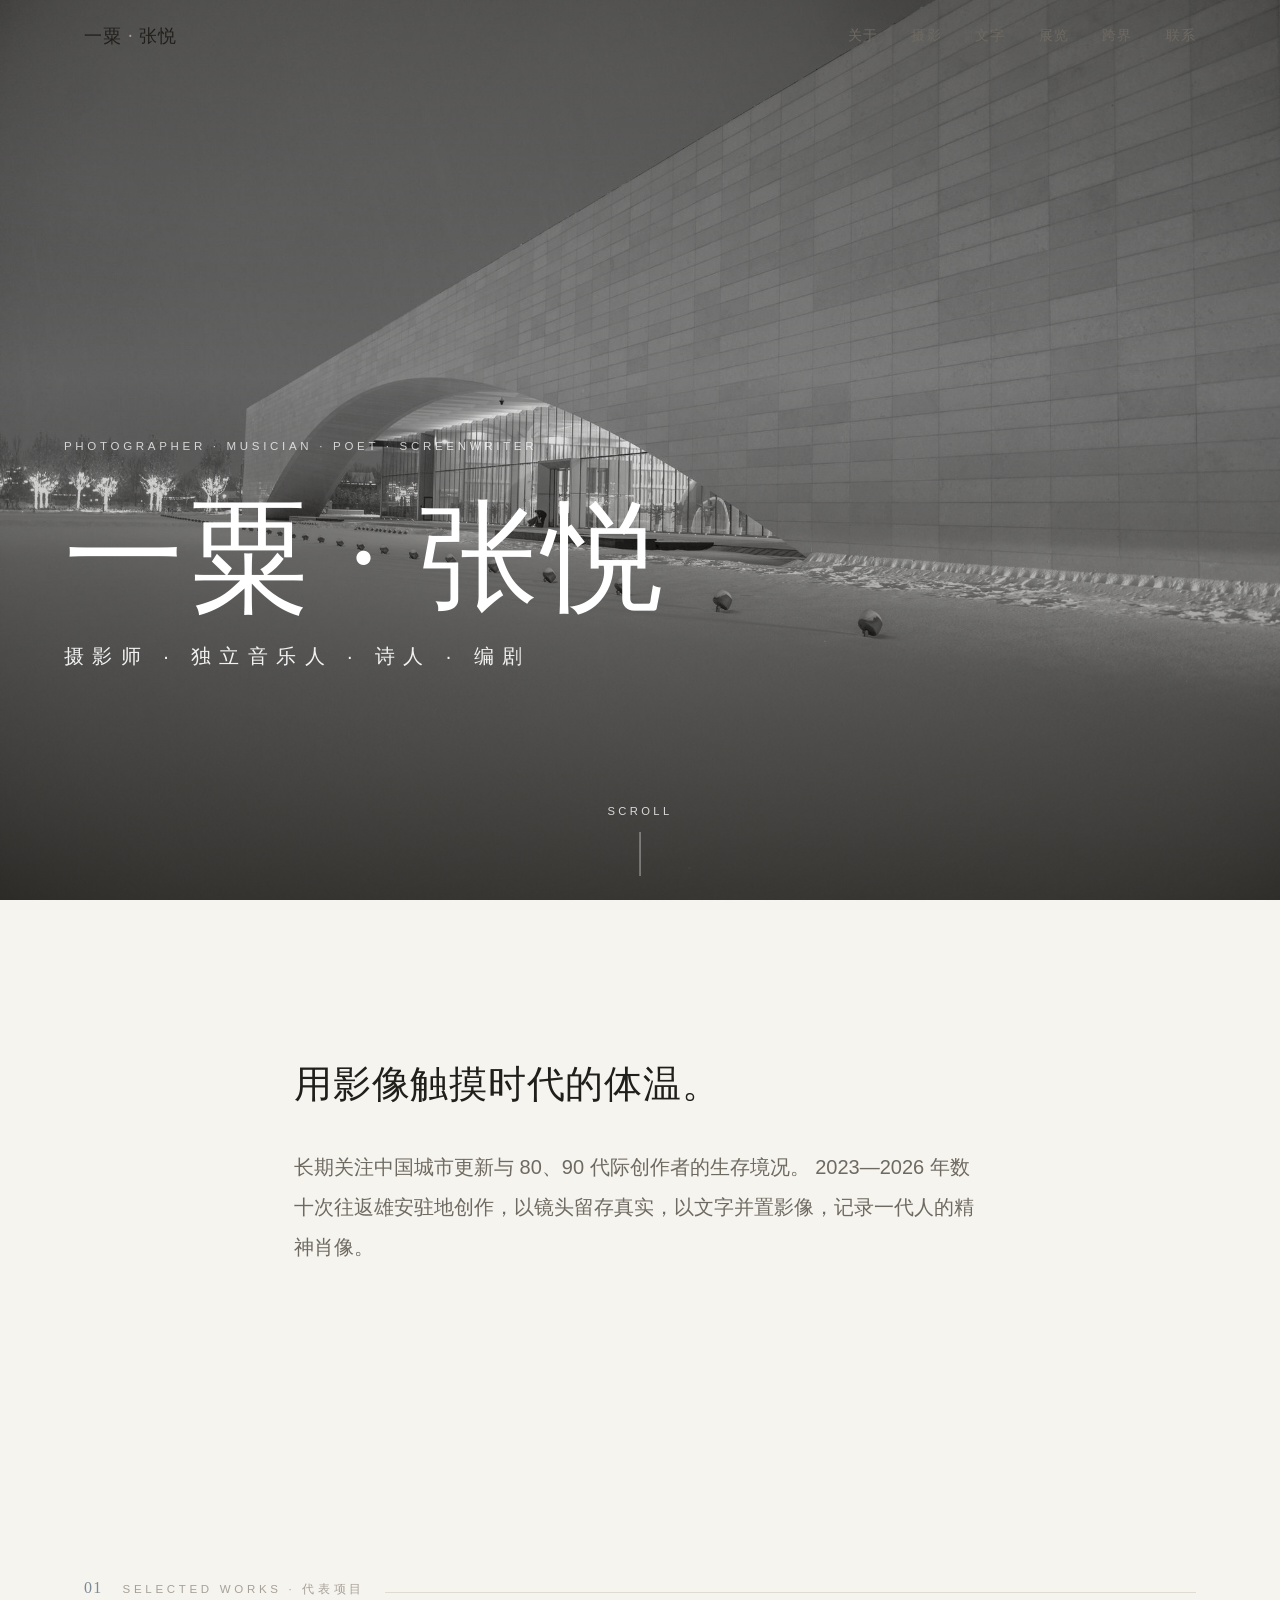
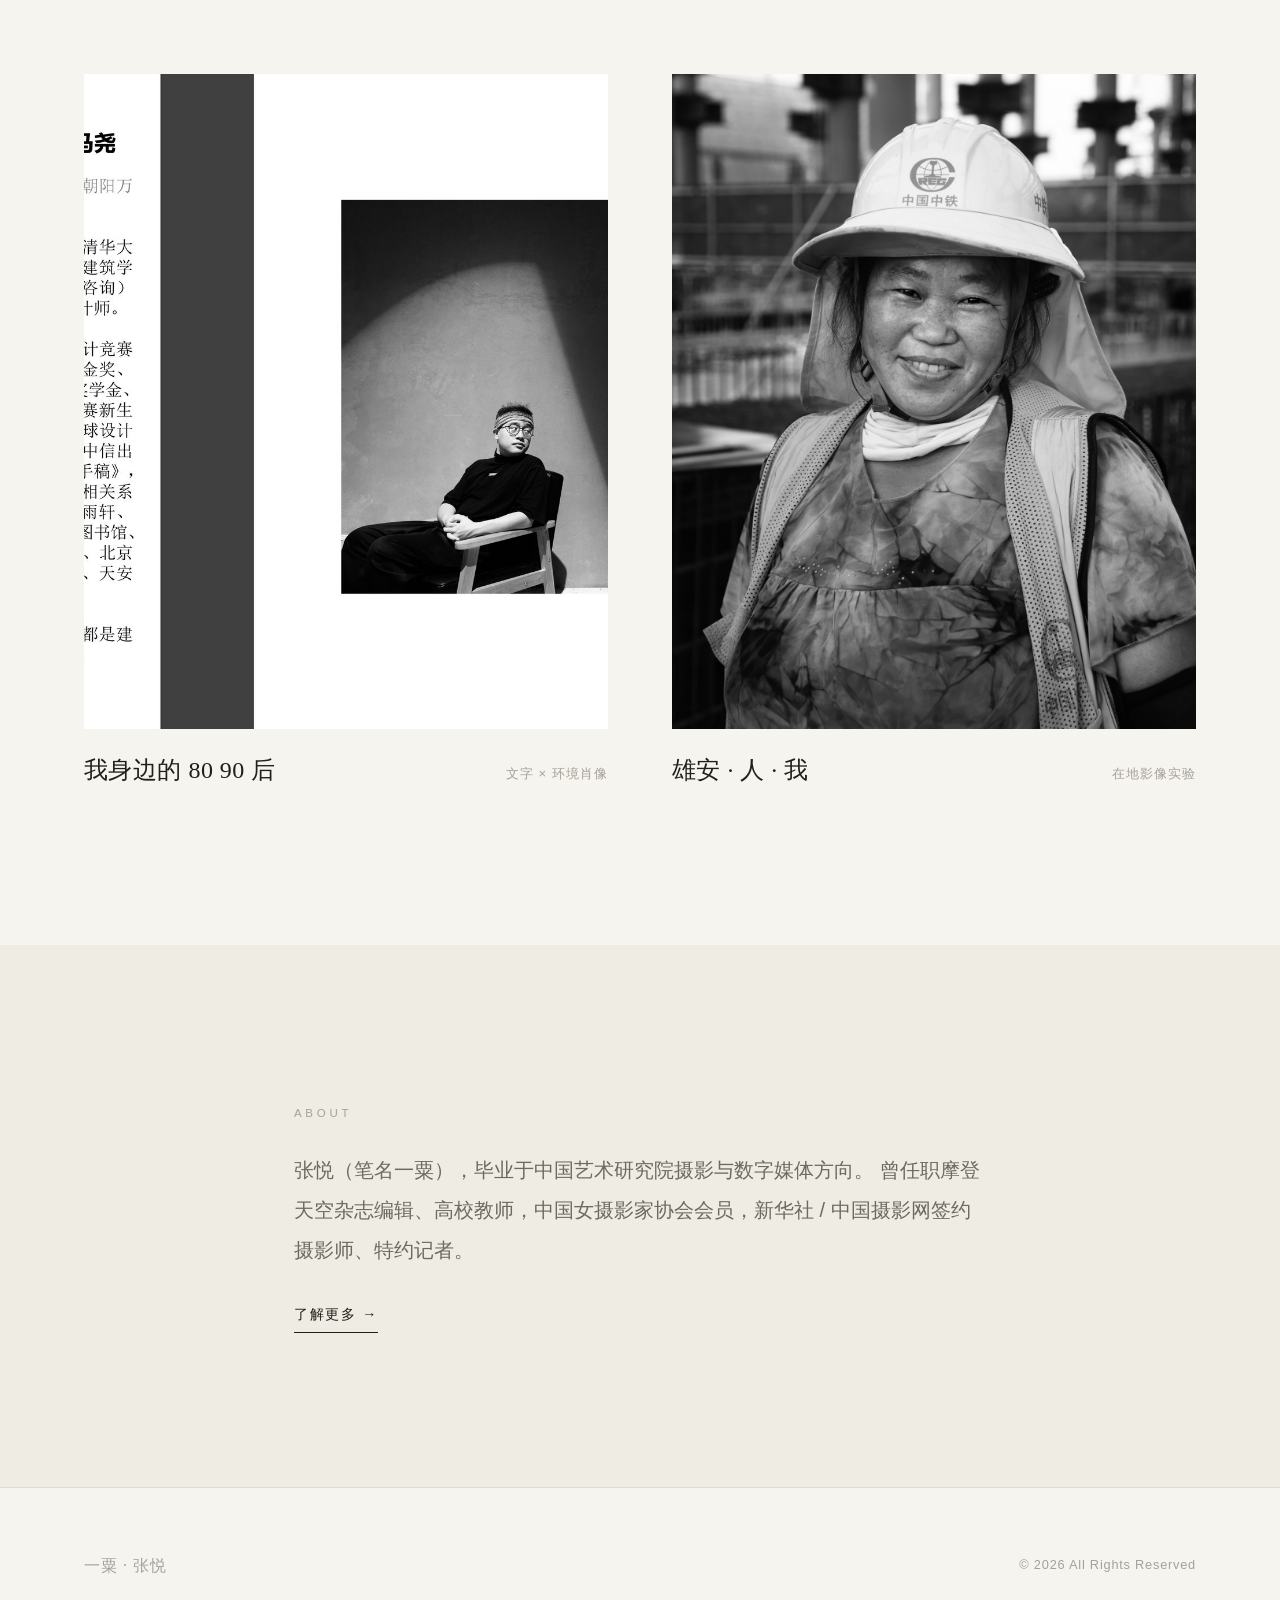
==== index.html @ 0d468595 "一粟·张悦个人网站 初始版本" ====
<!DOCTYPE html>
<html lang="zh-CN">
<head>
  <meta charset="UTF-8">
  <meta name="viewport" content="width=device-width, initial-scale=1.0">
  <title>一粟 · 张悦 — 摄影师 / 独立音乐人 / 诗人 / 编剧</title>
  <meta name="description" content="一粟（张悦）的个人网站。以影像关注中国城市更新与80、90代际创作者生存境况。">
  <link rel="stylesheet" href="css/style.css">
</head>
<body class="is-home">

  <header class="site-header">
    <div class="container">
      <a class="brand" href="index.html">一粟 <em>·</em> 张悦</a>
      <nav class="nav" aria-label="主导航">
        <a href="about.html">关于</a>
        <a href="works.html">摄影</a>
        <a href="writing.html">文字</a>
        <a href="exhibitions.html">展览</a>
        <a href="practice.html">跨界</a>
        <a href="contact.html">联系</a>
      </nav>
      <button class="nav-toggle" aria-label="菜单" aria-expanded="false">
        <span class="bar"></span><span class="bar"></span><span class="bar"></span>
      </button>
    </div>
  </header>

  <section class="hero">
    <div class="hero__bg">
      <img src="assets/images/poetic-cover.jpg" alt="我眼中的诗意雄安">
    </div>
    <div class="hero__inner">
      <span class="label">Photographer · Musician · Poet · Screenwriter</span>
      <h1 class="hero__name">一粟 · 张悦</h1>
      <p class="hero__role">摄影师 · 独立音乐人 · 诗人 · 编剧</p>
    </div>
    <div class="scroll-hint">SCROLL</div>
  </section>

  <section>
    <div class="container container--narrow">
      <p class="statement reveal">用影像触摸时代的体温。</p>
      <p class="lead reveal" style="margin-top:32px;">
        长期关注中国城市更新与 80、90 代际创作者的生存境况。
        2023—2026 年数十次往返雄安驻地创作，以镜头留存真实，以文字并置影像，记录一代人的精神肖像。
      </p>
    </div>
  </section>

  <section>
    <div class="container">
      <div class="section-head reveal">
        <span class="no">01</span>
        <span class="label">Selected Works · 代表项目</span>
        <span class="rule"></span>
      </div>
      <div class="project-grid">
        <a class="project-card reveal" href="project-8090.html">
          <div class="project-card__media"><img src="assets/images/8090-cover.jpg" alt="我身边的80 90后"></div>
          <div class="project-card__meta">
            <h3 class="project-card__title">我身边的 80 90 后</h3>
            <span class="project-card__sub">文字 × 环境肖像</span>
          </div>
        </a>
        <a class="project-card reveal" href="project-xiongan.html">
          <div class="project-card__media"><img src="assets/images/builders-cover.jpg" alt="雄安·人·我"></div>
          <div class="project-card__meta">
            <h3 class="project-card__title">雄安 · 人 · 我</h3>
            <span class="project-card__sub">在地影像实验</span>
          </div>
        </a>
      </div>
    </div>
  </section>

  <section style="background: var(--bg-soft);">
    <div class="container container--narrow">
      <span class="label reveal">About</span>
      <p class="lead reveal" style="margin-top:24px;">
        张悦（笔名一粟），毕业于中国艺术研究院摄影与数字媒体方向。
        曾任职摩登天空杂志编辑、高校教师，中国女摄影家协会会员，新华社 / 中国摄影网签约摄影师、特约记者。
      </p>
      <a class="link-more reveal" href="about.html">了解更多 →</a>
    </div>
  </section>

  <footer class="site-footer">
    <div class="container">
      <div class="brand">一粟 · 张悦</div>
      <div>© 2026 All Rights Reserved</div>
    </div>
  </footer>

  <div class="lightbox" role="dialog" aria-label="图片预览">
    <button class="lightbox__close">关闭 CLOSE</button>
    <img src="" alt="">
  </div>

  <script src="js/main.js"></script>
</body>
</html>
---- css/style.css ----
/* ==========================================================================
   一粟 · 张悦 — 个人网站
   设计：极简 / 大量留白 / 低饱和中性色 / 影像主角（参考川内伦子风格）
   ========================================================================== */

/* ---------- 设计变量 ---------- */
:root {
  --bg:        #F6F4EF;   /* 米白底 */
  --bg-soft:   #EFECE4;   /* 更浅的灰米 */
  --bg-deep:   #E7E3D8;   /* 卡片底 */
  --ink:       #211F1B;   /* 主文字（暖黑） */
  --ink-soft:  #6E6A61;   /* 次级文字 */
  --ink-faint: #A6A198;   /* 弱文字 */
  --line:      #E0DBD0;   /* 分割线 */
  --accent:    #7C8A97;   /* 强调色（雄安蓝灰） */
  --accent-ink:#54616C;

  --serif: "Songti SC", "STSong", "SimSun", "Noto Serif SC", Georgia, "Times New Roman", serif;
  --sans:  -apple-system, BlinkMacSystemFont, "Segoe UI", "PingFang SC", "Hiragino Sans GB", "Microsoft YaHei", "Helvetica Neue", Arial, sans-serif;

  --nav-h: 72px;
  --max-w: 1240px;
  --gutter: clamp(20px, 5vw, 64px);
  --ease: cubic-bezier(.22, .61, .36, 1);
}

/* ---------- 基础重置 ---------- */
*, *::before, *::after { box-sizing: border-box; margin: 0; padding: 0; }

html {
  scroll-behavior: smooth;
  -webkit-text-size-adjust: 100%;
}

body {
  font-family: var(--sans);
  font-size: 16px;
  line-height: 1.75;
  color: var(--ink);
  background: var(--bg);
  -webkit-font-smoothing: antialiased;
  text-rendering: optimizeLegibility;
}

img { display: block; max-width: 100%; height: auto; }
a { color: inherit; text-decoration: none; }
ul, ol { list-style: none; }
button { font-family: inherit; cursor: pointer; border: none; background: none; color: inherit; }

::selection { background: rgba(124, 138, 151, .25); }

/* ---------- 排版 ---------- */
h1, h2, h3, .serif { font-family: var(--serif); font-weight: 400; }

.display {
  font-family: var(--serif);
  font-size: clamp(2.6rem, 7vw, 5.2rem);
  line-height: 1.12;
  letter-spacing: .02em;
  font-weight: 400;
}

.page-title {
  font-family: var(--serif);
  font-size: clamp(2.2rem, 5.5vw, 3.8rem);
  line-height: 1.15;
  font-weight: 400;
  letter-spacing: .01em;
}

.section-title {
  font-family: var(--serif);
  font-size: clamp(1.6rem, 3.4vw, 2.4rem);
  line-height: 1.2;
  font-weight: 400;
}

.lead {
  font-size: clamp(1.05rem, 1.6vw, 1.25rem);
  line-height: 2;
  color: var(--ink-soft);
  font-weight: 300;
}

.body-text { color: var(--ink-soft); line-height: 2; }

/* 英文小标签（像川内网站里的英文栏目名） */
.label {
  font-size: .72rem;
  letter-spacing: .32em;
  text-transform: uppercase;
  color: var(--ink-faint);
  font-weight: 500;
}

/* ---------- 布局容器 ---------- */
.container {
  max-width: var(--max-w);
  margin: 0 auto;
  padding-left: var(--gutter);
  padding-right: var(--gutter);
}

.container--narrow { max-width: 820px; }
.container--wide { max-width: 1560px; }

section { padding: clamp(72px, 12vw, 160px) 0; }

/* ---------- 头部导航 ---------- */
.site-header {
  position: fixed;
  top: 0; left: 0; right: 0;
  height: var(--nav-h);
  z-index: 100;
  display: flex;
  align-items: center;
  transition: background .45s var(--ease), backdrop-filter .45s var(--ease), box-shadow .45s var(--ease);
}

.site-header .container {
  width: 100%;
  display: flex;
  align-items: center;
  justify-content: space-between;
}

/* 首页 hero 之上导航透明，滚动后变实底 */
.site-header--solid {
  background: rgba(246, 244, 239, .92);
  backdrop-filter: saturate(1.2) blur(14px);
  -webkit-backdrop-filter: saturate(1.2) blur(14px);
  box-shadow: 0 1px 0 var(--line);
}

/* 非首页（白底页）导航默认有底 */
body:not(.is-home) .site-header {
  background: rgba(246, 244, 239, .92);
  backdrop-filter: saturate(1.2) blur(14px);
  -webkit-backdrop-filter: saturate(1.2) blur(14px);
  box-shadow: 0 1px 0 var(--line);
}

.brand {
  font-family: var(--serif);
  font-size: 1.15rem;
  letter-spacing: .06em;
  white-space: nowrap;
}
.brand em { font-style: normal; color: var(--ink-faint); }

.nav { display: flex; align-items: center; gap: clamp(18px, 2.6vw, 36px); }
.nav a {
  font-size: .9rem;
  letter-spacing: .08em;
  color: var(--ink-soft);
  position: relative;
  padding: 4px 0;
  transition: color .3s var(--ease);
}
.nav a::after {
  content: "";
  position: absolute;
  left: 0; bottom: -2px;
  width: 100%; height: 1px;
  background: var(--ink);
  transform: scaleX(0);
  transform-origin: right;
  transition: transform .4s var(--ease);
}
.nav a:hover { color: var(--ink); }
.nav a:hover::after { transform: scaleX(1); transform-origin: left; }
.nav a.is-active { color: var(--ink); }
.nav a.is-active::after { transform: scaleX(1); transform-origin: left; }

/* 移动端汉堡 */
.nav-toggle { display: none; }
.nav-toggle .bar {
  display: block;
  width: 24px; height: 1.5px;
  background: var(--ink);
  margin: 6px 0;
  transition: transform .4s var(--ease), opacity .3s;
}

/* ---------- 首页 Hero ---------- */
.hero {
  position: relative;
  min-height: 100vh;
  display: flex;
  align-items: flex-end;
  overflow: hidden;
}

.hero__bg {
  position: absolute;
  inset: 0;
  z-index: 0;
}
.hero__bg img {
  width: 100%; height: 100%;
  object-fit: cover;
  object-position: center;
}
.hero__bg::after {
  content: "";
  position: absolute;
  inset: 0;
  background: linear-gradient(180deg, rgba(20,18,14,.28) 0%, rgba(20,18,14,.05) 42%, rgba(20,18,14,.72) 100%);
}

.hero__inner {
  position: relative;
  z-index: 1;
  width: 100%;
  padding: 0 var(--gutter) clamp(40px, 8vh, 96px);
  color: #fff;
}
.hero__inner .label { color: rgba(255,255,255,.75); }
.hero__name {
  font-family: var(--serif);
  font-size: clamp(3rem, 10vw, 7.5rem);
  line-height: 1.05;
  letter-spacing: .04em;
  margin: .3em 0 .15em;
  font-weight: 400;
}
.hero__role {
  font-size: clamp(1rem, 2vw, 1.25rem);
  letter-spacing: .42em;
  color: rgba(255,255,255,.92);
  font-weight: 300;
}

.scroll-hint {
  position: absolute;
  left: 50%;
  bottom: 24px;
  transform: translateX(-50%);
  z-index: 2;
  color: rgba(255,255,255,.8);
  font-size: .7rem;
  letter-spacing: .3em;
  display: flex;
  flex-direction: column;
  align-items: center;
  gap: 10px;
}
.scroll-hint::after {
  content: "";
  width: 1px; height: 44px;
  background: rgba(255,255,255,.6);
  animation: scrollLine 2.2s var(--ease) infinite;
}
@keyframes scrollLine {
  0% { transform: scaleY(0); transform-origin: top; }
  45% { transform: scaleY(1); transform-origin: top; }
  55% { transform: scaleY(1); transform-origin: bottom; }
  100% { transform: scaleY(0); transform-origin: bottom; }
}

/* ---------- 区块标题 ---------- */
.section-head {
  display: flex;
  align-items: baseline;
  gap: 20px;
  margin-bottom: clamp(40px, 7vw, 72px);
}
.section-head .no {
  font-family: var(--serif);
  font-size: 1rem;
  color: var(--accent);
  letter-spacing: .08em;
}
.section-head .rule {
  flex: 1;
  height: 1px;
  background: var(--line);
}

/* ---------- 引言 ---------- */
.statement {
  font-family: var(--serif);
  font-size: clamp(1.5rem, 3.2vw, 2.4rem);
  line-height: 1.6;
  letter-spacing: .02em;
  color: var(--ink);
  max-width: 20em;
}

/* ---------- 项目卡片网格 ---------- */
.project-grid {
  display: grid;
  grid-template-columns: repeat(2, 1fr);
  gap: clamp(28px, 5vw, 72px);
}
.project-card { display: block; }
.project-card__media {
  overflow: hidden;
  background: var(--bg-deep);
  aspect-ratio: 4 / 5;
}
.project-card__media img {
  width: 100%; height: 100%;
  object-fit: cover;
  transition: transform 1.2s var(--ease), opacity 1.2s var(--ease);
}
.project-card:hover .project-card__media img {
  transform: scale(1.045);
  opacity: .92;
}
.project-card__meta {
  display: flex;
  justify-content: space-between;
  align-items: baseline;
  margin-top: 20px;
  gap: 16px;
}
.project-card__title {
  font-family: var(--serif);
  font-size: 1.5rem;
  letter-spacing: .02em;
}
.project-card__sub {
  color: var(--ink-faint);
  font-size: .82rem;
  letter-spacing: .08em;
  text-align: right;
}

/* ---------- 通用图库（瀑布/网格） ---------- */
.gallery {
  display: grid;
  grid-template-columns: repeat(3, 1fr);
  gap: clamp(14px, 2vw, 28px);
}
.gallery--2 { grid-template-columns: repeat(2, 1fr); }

.gallery figure { margin: 0; }
.gallery figure img {
  width: 100%;
  height: auto;
  cursor: zoom-in;
  transition: opacity .5s var(--ease), transform .8s var(--ease);
}
.gallery figure:hover img { opacity: .86; }
.gallery figcaption {
  font-size: .78rem;
  color: var(--ink-faint);
  margin-top: 10px;
  letter-spacing: .04em;
}

/* 图库瀑布：奇偶列错落，制造留白节奏 */
.gallery--flow figure:nth-child(3n+2) { transform: translateY(40px); }

/* ---------- 关于页 ---------- */
.about-grid {
  display: grid;
  grid-template-columns: 5fr 7fr;
  gap: clamp(32px, 6vw, 96px);
  align-items: start;
}
.about-portrait { position: sticky; top: 120px; }
.about-portrait img {
  width: 100%;
  aspect-ratio: 1 / 1;
  object-fit: cover;
  background: var(--bg-deep);
}
.about-portrait figcaption {
  margin-top: 14px;
  font-size: .78rem;
  color: var(--ink-faint);
  letter-spacing: .08em;
}

.fact-block { padding: 0 0 clamp(32px, 5vw, 48px); margin-bottom: clamp(32px, 5vw, 48px); border-bottom: 1px solid var(--line); }
.fact-block:last-child { border-bottom: none; margin-bottom: 0; }
.fact-block .label { display: block; margin-bottom: 18px; }
.fact-block h3 { font-size: 1.35rem; margin-bottom: 14px; }

/* ---------- 列表（文字发表） ---------- */
.list-item {
  display: grid;
  grid-template-columns: 1fr auto;
  gap: 12px 24px;
  padding: 20px 0;
  border-bottom: 1px solid var(--line);
}
.list-item:first-of-type { border-top: 1px solid var(--line); }
.list-item .t { font-size: 1.02rem; line-height: 1.6; }
.list-item .m {
  font-size: .8rem;
  color: var(--ink-faint);
  letter-spacing: .04em;
  text-align: right;
  white-space: nowrap;
}

/* ---------- 时间线（展览） ---------- */
.timeline { position: relative; padding-left: 0; }
.tl-item {
  display: grid;
  grid-template-columns: 120px 1fr;
  gap: clamp(20px, 4vw, 56px);
  padding: clamp(24px, 4vw, 40px) 0;
  border-bottom: 1px solid var(--line);
}
.tl-item:first-child { border-top: 1px solid var(--line); }
.tl-year { font-family: var(--serif); font-size: 1.6rem; color: var(--accent); }
.tl-body h3 { font-size: 1.3rem; margin-bottom: 6px; }
.tl-body p { color: var(--ink-soft); font-size: .92rem; }
.tl-tag {
  display: inline-block;
  font-size: .72rem;
  letter-spacing: .1em;
  color: var(--accent-ink);
  border: 1px solid var(--accent);
  padding: 3px 12px;
  margin-top: 12px;
}

/* ---------- 卡片（证书 / 跨界 / 出版物） ---------- */
.card-grid {
  display: grid;
  grid-template-columns: repeat(3, 1fr);
  gap: clamp(18px, 3vw, 32px);
}
.card {
  background: var(--bg-soft);
  border: 1px solid var(--line);
  padding: clamp(24px, 3vw, 36px);
  transition: transform .5s var(--ease), box-shadow .5s var(--ease);
}
.card:hover { transform: translateY(-4px); box-shadow: 0 18px 40px -22px rgba(33,31,27,.28); }
.card h3 { font-size: 1.2rem; margin-bottom: 10px; }
.card p { font-size: .92rem; color: var(--ink-soft); line-height: 1.9; }
.card .card-tag {
  display: inline-block;
  font-size: .7rem;
  letter-spacing: .14em;
  text-transform: uppercase;
  color: var(--ink-faint);
  margin-bottom: 14px;
}

/* ---------- 项目详情页 ---------- */
.project-hero {
  padding-top: calc(var(--nav-h) + clamp(48px, 10vw, 120px));
  padding-bottom: clamp(48px, 8vw, 96px);
}
.project-hero .lead { max-width: 40em; margin-top: 28px; }

.project-stats {
  display: flex;
  gap: clamp(24px, 5vw, 64px);
  flex-wrap: wrap;
  margin-top: 40px;
  padding-top: 32px;
  border-top: 1px solid var(--line);
}
.stat .num {
  font-family: var(--serif);
  font-size: clamp(2rem, 4vw, 3rem);
  line-height: 1;
}
.stat .num small { font-size: .55em; color: var(--ink-faint); }
.stat .cap { font-size: .78rem; color: var(--ink-faint); letter-spacing: .12em; margin-top: 8px; }

.unit-block { margin-bottom: clamp(64px, 10vw, 120px); }
.unit-block__head { margin-bottom: 36px; }
.unit-block__head .label { display: block; margin-bottom: 12px; }
.unit-block__head h3 { font-size: clamp(1.6rem, 3.4vw, 2.4rem); }
.unit-block__head .keywords { color: var(--ink-faint); margin-top: 8px; letter-spacing: .1em; font-size: .9rem; }
.unit-block__text { max-width: 46em; color: var(--ink-soft); line-height: 2.1; margin-bottom: 40px; font-size: 1.02rem; }

/* ---------- 引用 ---------- */
.pull-quote {
  font-family: var(--serif);
  font-size: clamp(1.2rem, 2.4vw, 1.7rem);
  line-height: 1.7;
  color: var(--ink);
  border-left: 2px solid var(--accent);
  padding-left: clamp(20px, 3vw, 32px);
  max-width: 26em;
}
.pull-quote cite {
  display: block;
  font-family: var(--sans);
  font-style: normal;
  font-size: .8rem;
  letter-spacing: .1em;
  color: var(--ink-faint);
  margin-top: 16px;
}

/* ---------- 灯箱 ---------- */
.lightbox {
  position: fixed;
  inset: 0;
  z-index: 200;
  background: rgba(16,15,12,.94);
  display: none;
  align-items: center;
  justify-content: center;
  padding: 40px;
  cursor: zoom-out;
}
.lightbox.is-open { display: flex; }
.lightbox img {
  max-width: 100%;
  max-height: 92vh;
  object-fit: contain;
  cursor: default;
  box-shadow: 0 40px 120px -30px rgba(0,0,0,.7);
}
.lightbox__close {
  position: absolute;
  top: 24px; right: 30px;
  color: #fff;
  font-size: 1rem;
  letter-spacing: .2em;
  padding: 8px 12px;
  opacity: .7;
  transition: opacity .3s;
}
.lightbox__close:hover { opacity: 1; }

/* ---------- 文字链接按钮 ---------- */
.link-more {
  display: inline-block;
  margin-top: 32px;
  font-size: .88rem;
  letter-spacing: .12em;
  color: var(--ink);
  border-bottom: 1px solid var(--ink);
  padding-bottom: 5px;
  transition: color .3s, border-color .3s;
}
.link-more:hover { color: var(--accent); border-color: var(--accent); }

/* ---------- 联系页 ---------- */
.contact-mail {
  font-family: var(--serif);
  font-size: clamp(1.6rem, 4vw, 3rem);
  letter-spacing: .02em;
  border-bottom: 1px solid var(--line);
  display: inline-block;
  padding-bottom: 6px;
  transition: color .3s, border-color .3s;
}
.contact-mail:hover { color: var(--accent); border-color: var(--accent); }

.social-row { display: flex; gap: 28px; flex-wrap: wrap; }
.social-row a {
  font-size: .82rem;
  letter-spacing: .14em;
  color: var(--ink-soft);
  padding-bottom: 3px;
  border-bottom: 1px solid transparent;
  transition: color .3s, border-color .3s;
}
.social-row a:hover { color: var(--ink); border-color: var(--ink); }

/* ---------- 页脚 ---------- */
.site-footer {
  border-top: 1px solid var(--line);
  padding: clamp(40px, 6vw, 64px) 0;
  color: var(--ink-faint);
  font-size: .8rem;
  letter-spacing: .06em;
}
.site-footer .container {
  display: flex;
  justify-content: space-between;
  align-items: center;
  flex-wrap: wrap;
  gap: 16px;
}
.site-footer .brand { font-size: 1rem; }

/* ---------- 淡入动画 ---------- */
.reveal {
  opacity: 0;
  transform: translateY(28px);
  transition: opacity .9s var(--ease), transform .9s var(--ease);
}
.reveal.is-visible { opacity: 1; transform: none; }

/* ---------- 响应式 ---------- */
@media (max-width: 900px) {
  .project-grid { grid-template-columns: 1fr; }
  .gallery, .gallery--2 { grid-template-columns: repeat(2, 1fr); }
  .gallery--flow figure:nth-child(3n+2) { transform: none; }
  .about-grid { grid-template-columns: 1fr; }
  .about-portrait { position: static; max-width: 420px; }
  .card-grid { grid-template-columns: 1fr; }
  .tl-item { grid-template-columns: 1fr; gap: 8px; }
  .list-item { grid-template-columns: 1fr; }
  .list-item .m { text-align: left; white-space: normal; }

  /* 移动端导航 */
  .nav-toggle { display: block; z-index: 130; }
  .nav {
    position: fixed;
    inset: 0;
    background: var(--bg);
    flex-direction: column;
    align-items: center;
    justify-content: center;
    gap: 34px;
    transform: translateY(-100%);
    transition: transform .55s var(--ease);
  }
  .nav.is-open { transform: translateY(0); }
  .nav a { font-size: 1.4rem; font-family: var(--serif); letter-spacing: .1em; }

  /* 汉堡动画 */
  body.menu-open .nav-toggle .bar:nth-child(1) { transform: translateY(7.5px) rotate(45deg); }
  body.menu-open .nav-toggle .bar:nth-child(2) { opacity: 0; }
  body.menu-open .nav-toggle .bar:nth-child(3) { transform: translateY(-7.5px) rotate(-45deg); }
}

@media (max-width: 560px) {
  .gallery, .gallery--2 { grid-template-columns: 1fr; }
  .hero__role { letter-spacing: .22em; }
  .project-card__meta { flex-direction: column; gap: 4px; }
  .project-card__sub { text-align: left; }
  .section-head { gap: 12px; }
}
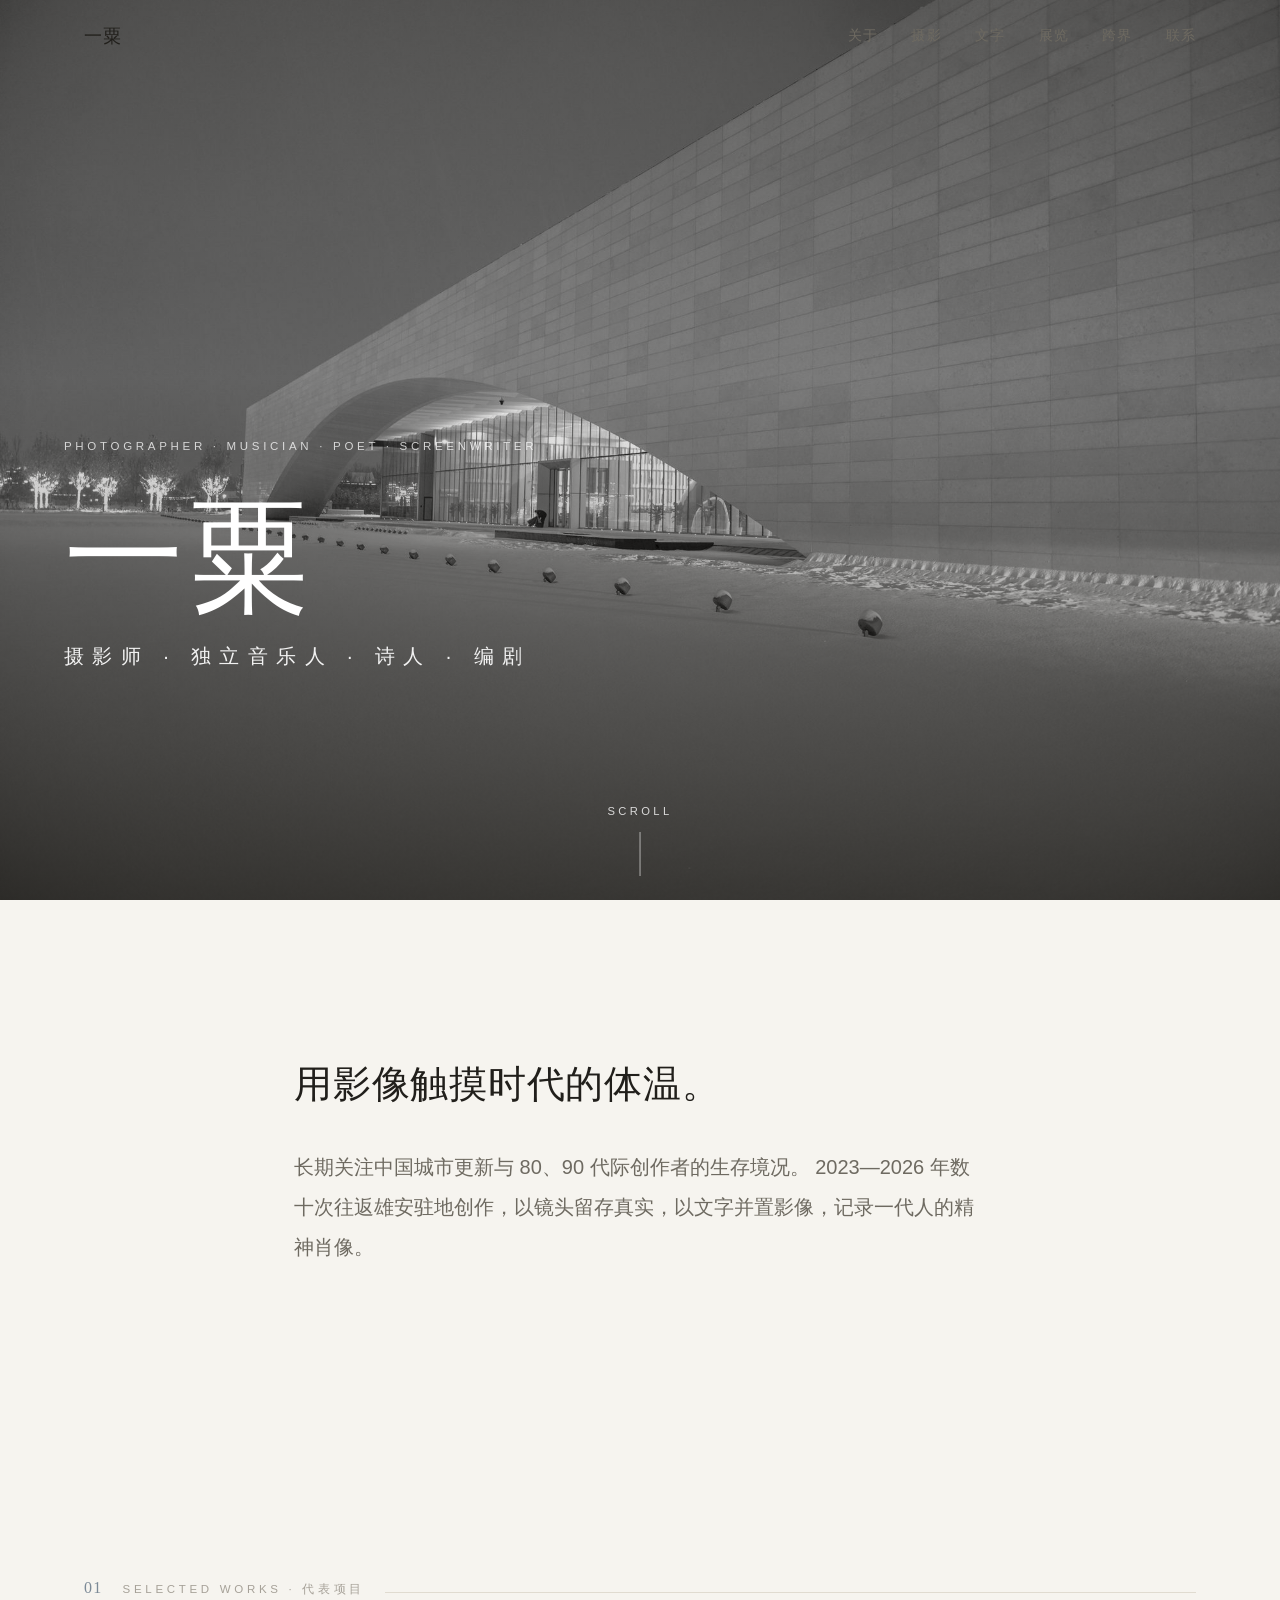
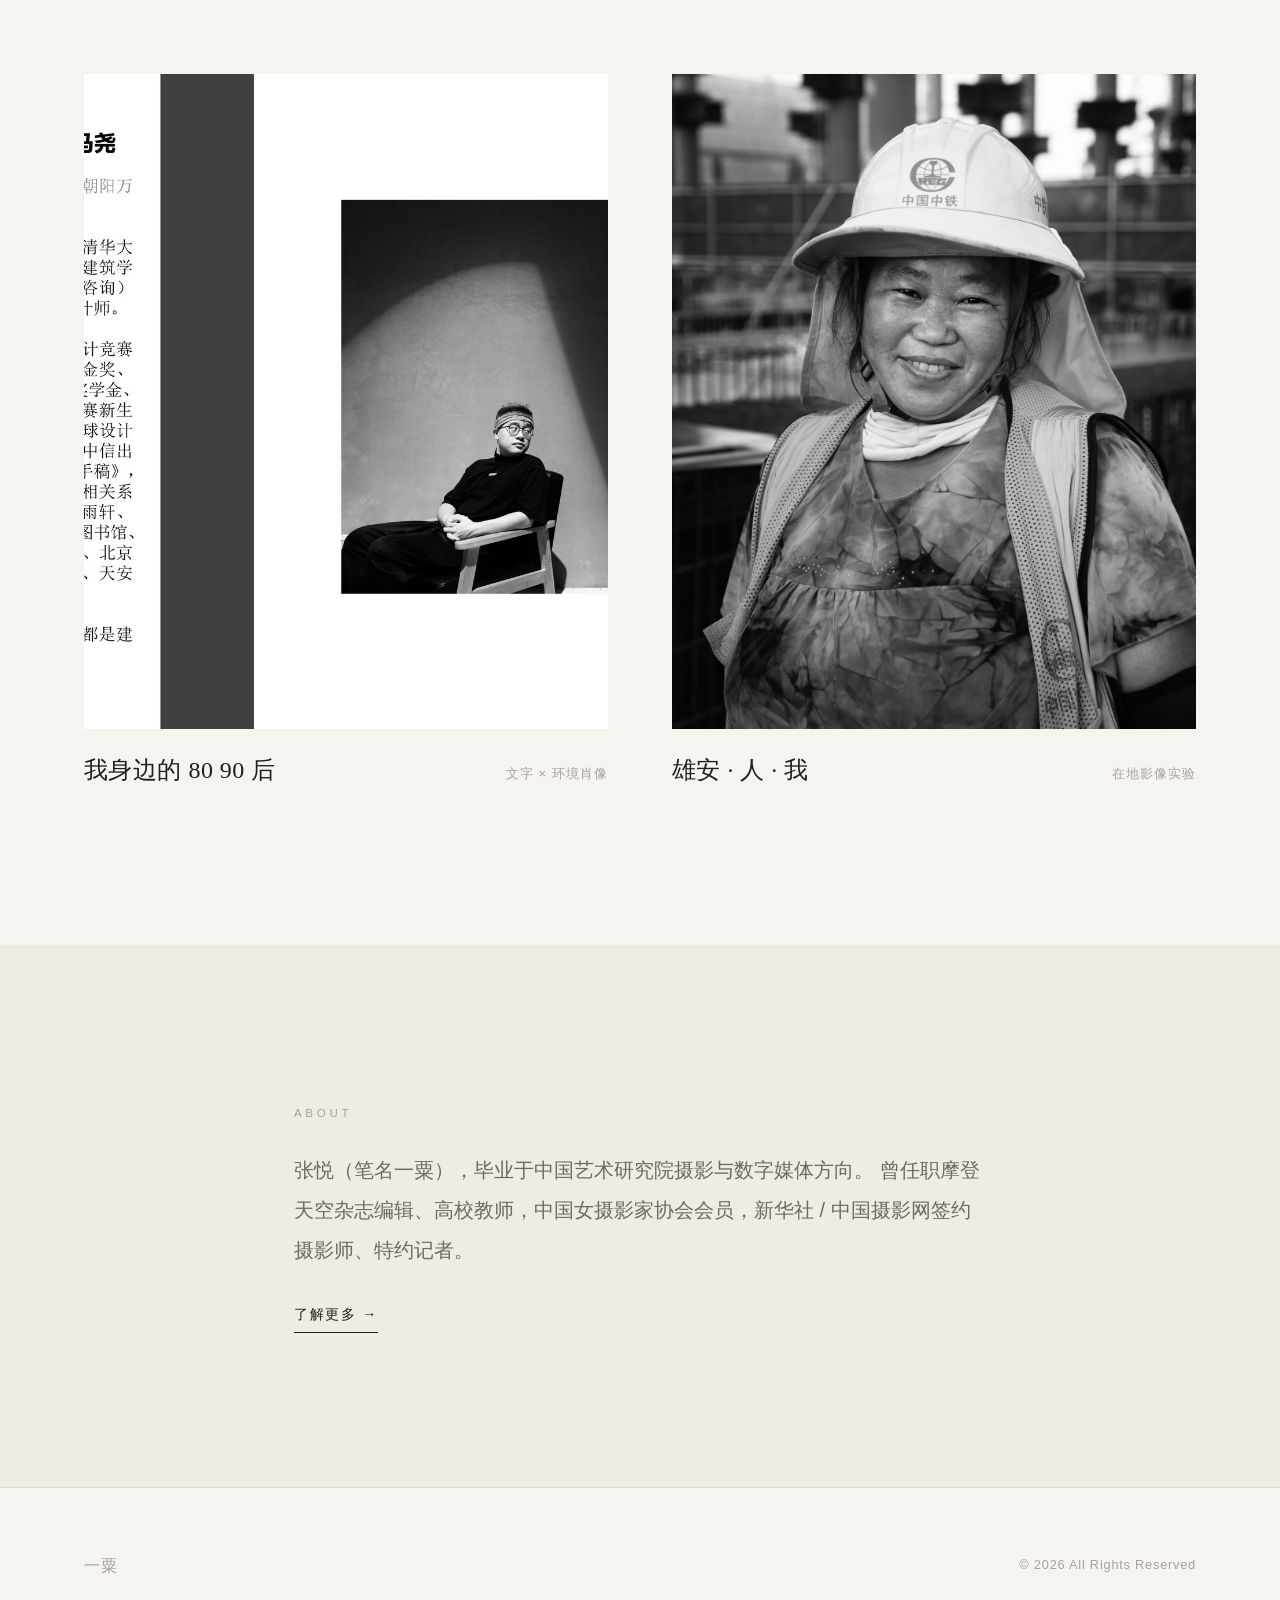
==== commit b9a40fb4: "名字改为一粟，去掉张悦" ====
--- a/index.html
+++ b/index.html
@@ -3,7 +3,7 @@
 <head>
   <meta charset="UTF-8">
   <meta name="viewport" content="width=device-width, initial-scale=1.0">
-  <title>一粟 · 张悦 — 摄影师 / 独立音乐人 / 诗人 / 编剧</title>
+  <title>一粟 — 摄影师 / 独立音乐人 / 诗人 / 编剧</title>
   <meta name="description" content="一粟（张悦）的个人网站。以影像关注中国城市更新与80、90代际创作者生存境况。">
   <link rel="stylesheet" href="css/style.css">
 </head>
@@ -11,7 +11,7 @@
 
   <header class="site-header">
     <div class="container">
-      <a class="brand" href="index.html">一粟 <em>·</em> 张悦</a>
+      <a class="brand" href="index.html">一粟</a>
       <nav class="nav" aria-label="主导航">
         <a href="about.html">关于</a>
         <a href="works.html">摄影</a>
@@ -32,7 +32,7 @@
     </div>
     <div class="hero__inner">
       <span class="label">Photographer · Musician · Poet · Screenwriter</span>
-      <h1 class="hero__name">一粟 · 张悦</h1>
+      <h1 class="hero__name">一粟</h1>
       <p class="hero__role">摄影师 · 独立音乐人 · 诗人 · 编剧</p>
     </div>
     <div class="scroll-hint">SCROLL</div>
@@ -87,7 +87,7 @@
 
   <footer class="site-footer">
     <div class="container">
-      <div class="brand">一粟 · 张悦</div>
+      <div class="brand">一粟</div>
       <div>© 2026 All Rights Reserved</div>
     </div>
   </footer>
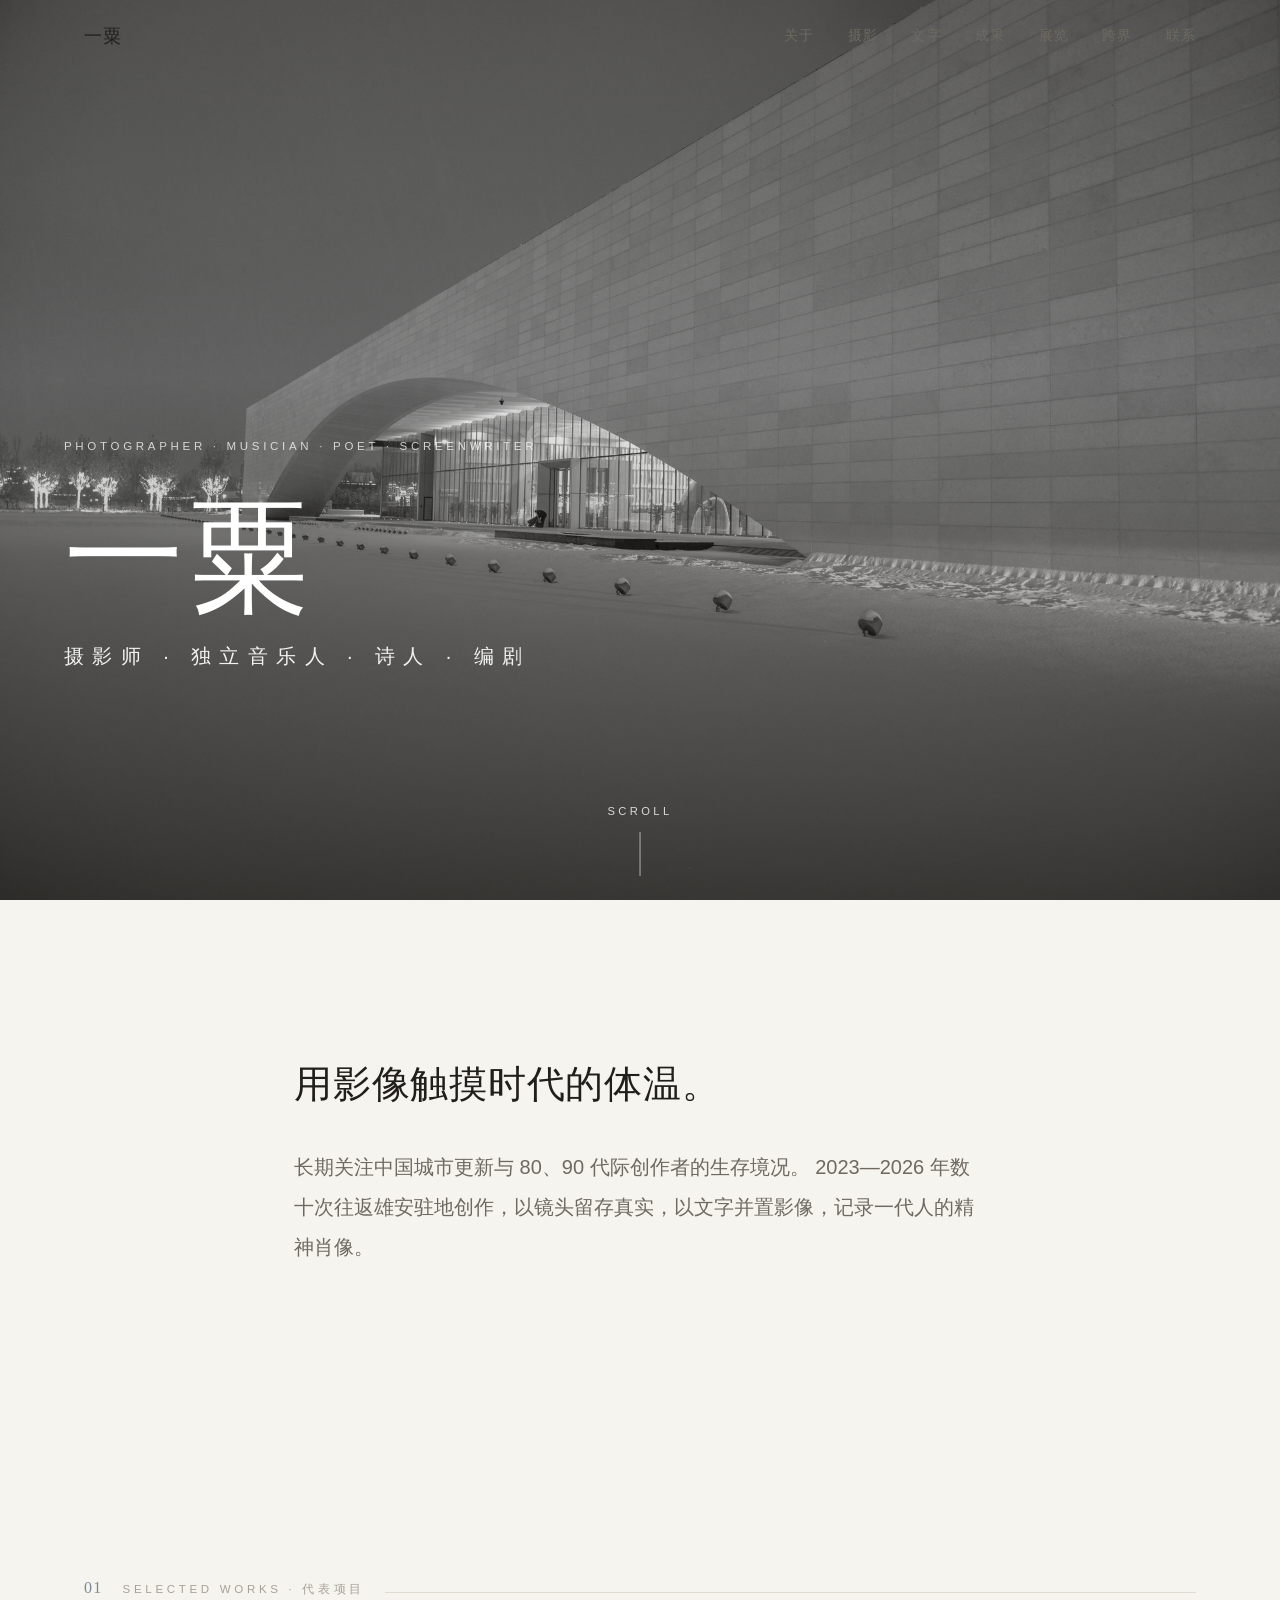
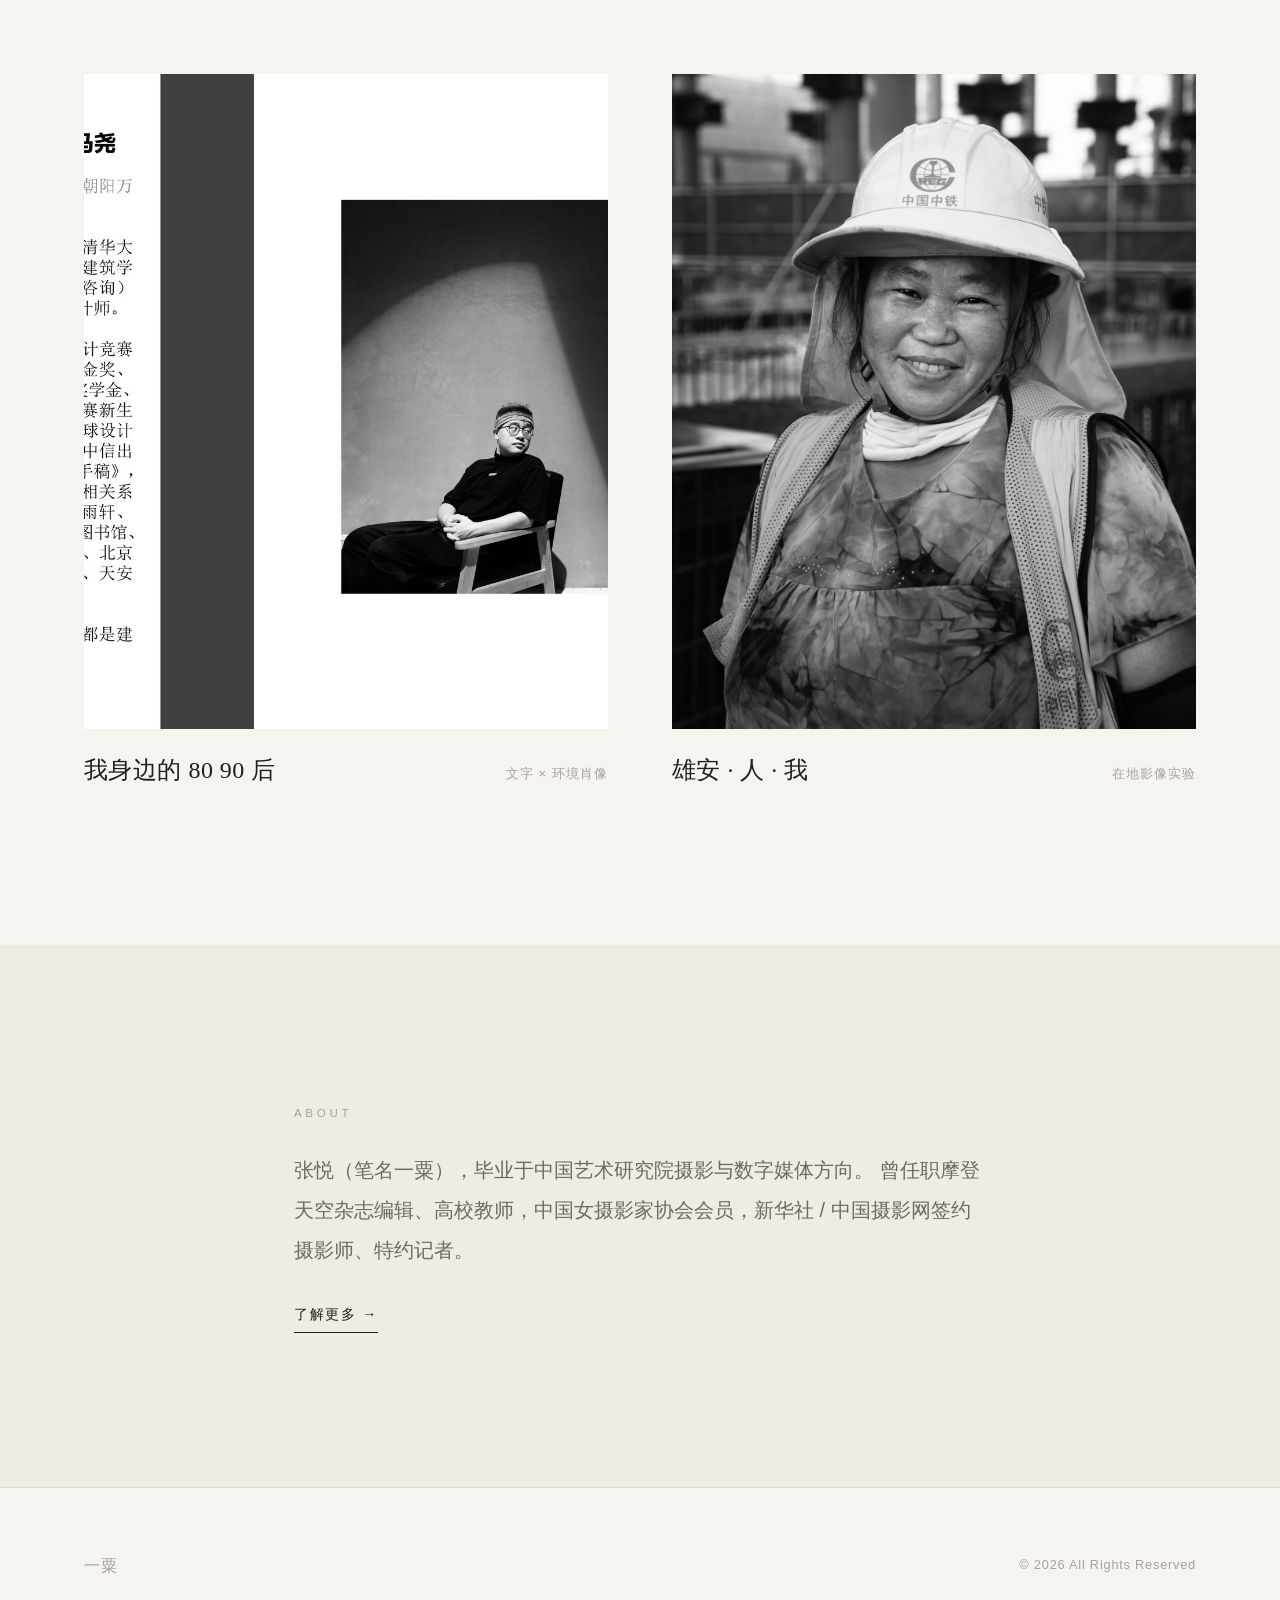
==== commit 936d26c6: "全站导航新增「成果」入口" ====
--- a/index.html
+++ b/index.html
@@ -16,6 +16,7 @@
         <a href="about.html">关于</a>
         <a href="works.html">摄影</a>
         <a href="writing.html">文字</a>
+        <a href="publications.html">成果</a>
         <a href="exhibitions.html">展览</a>
         <a href="practice.html">跨界</a>
         <a href="contact.html">联系</a>
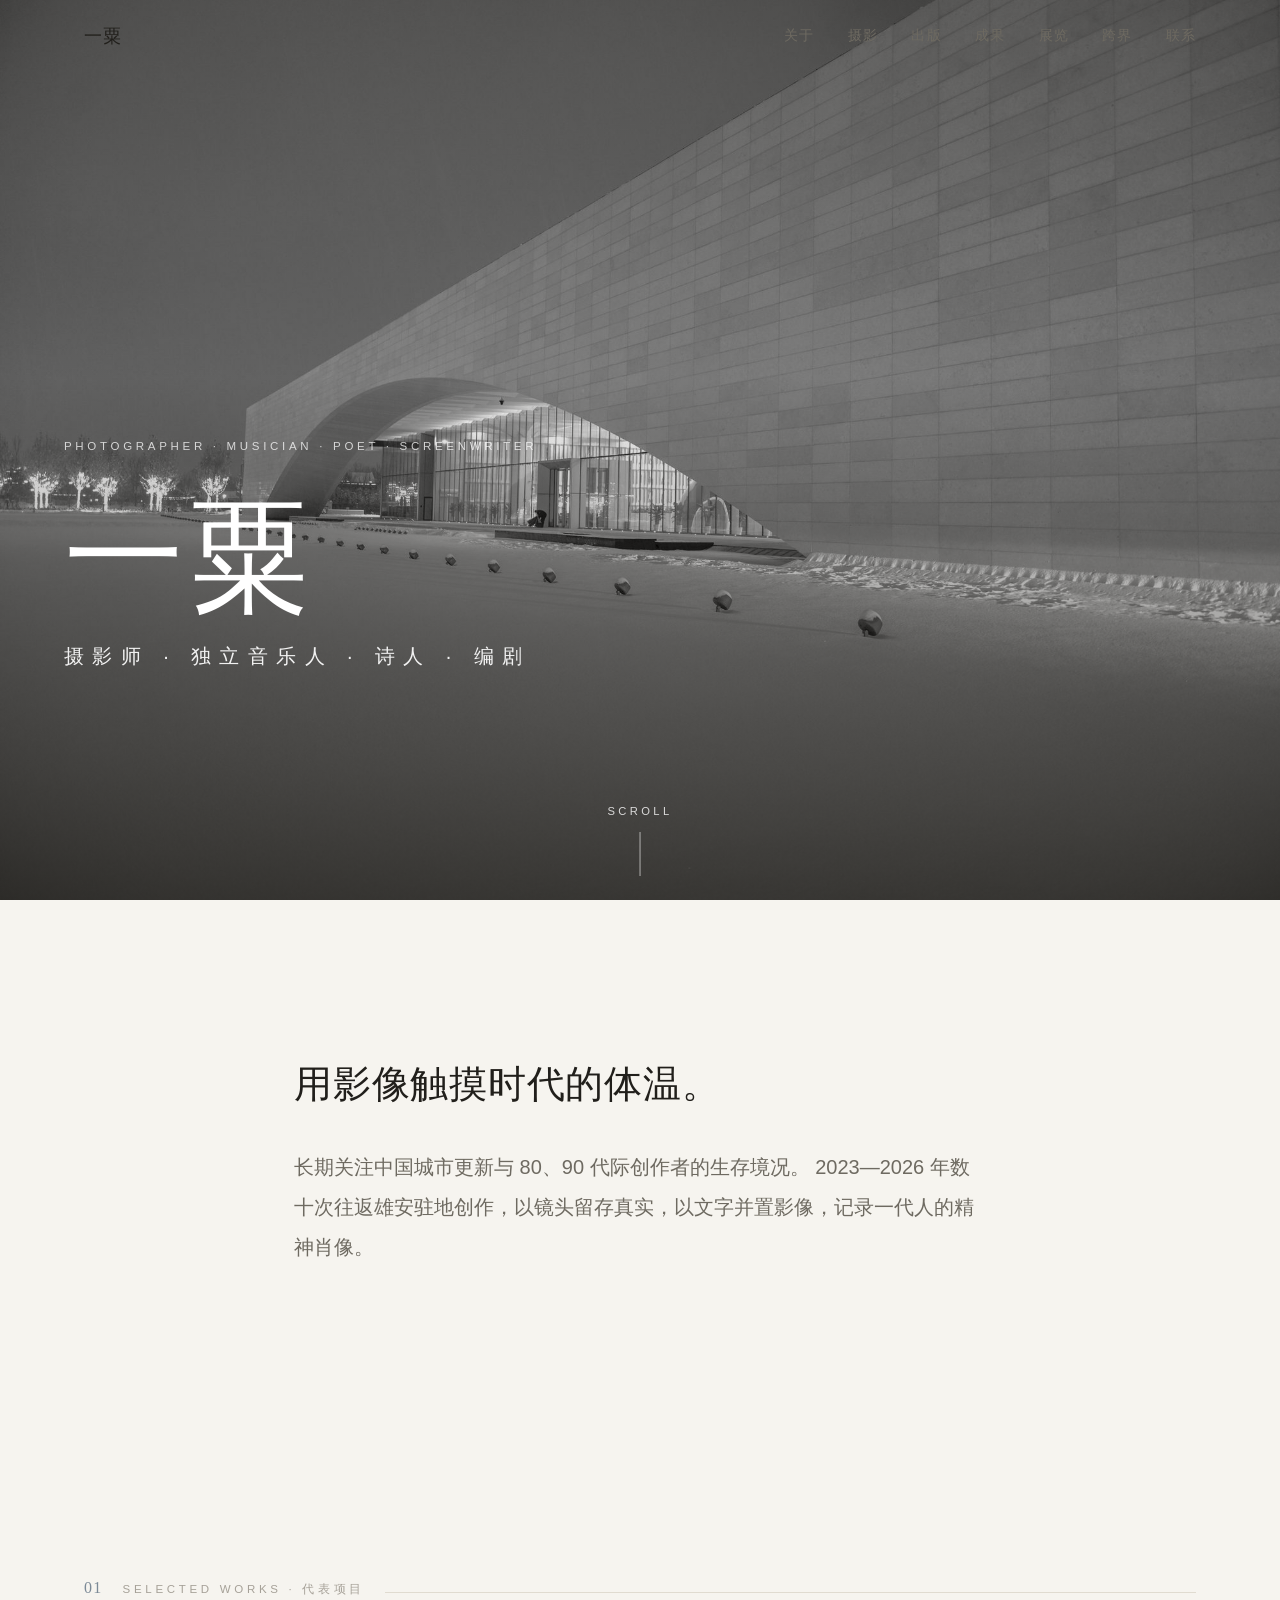
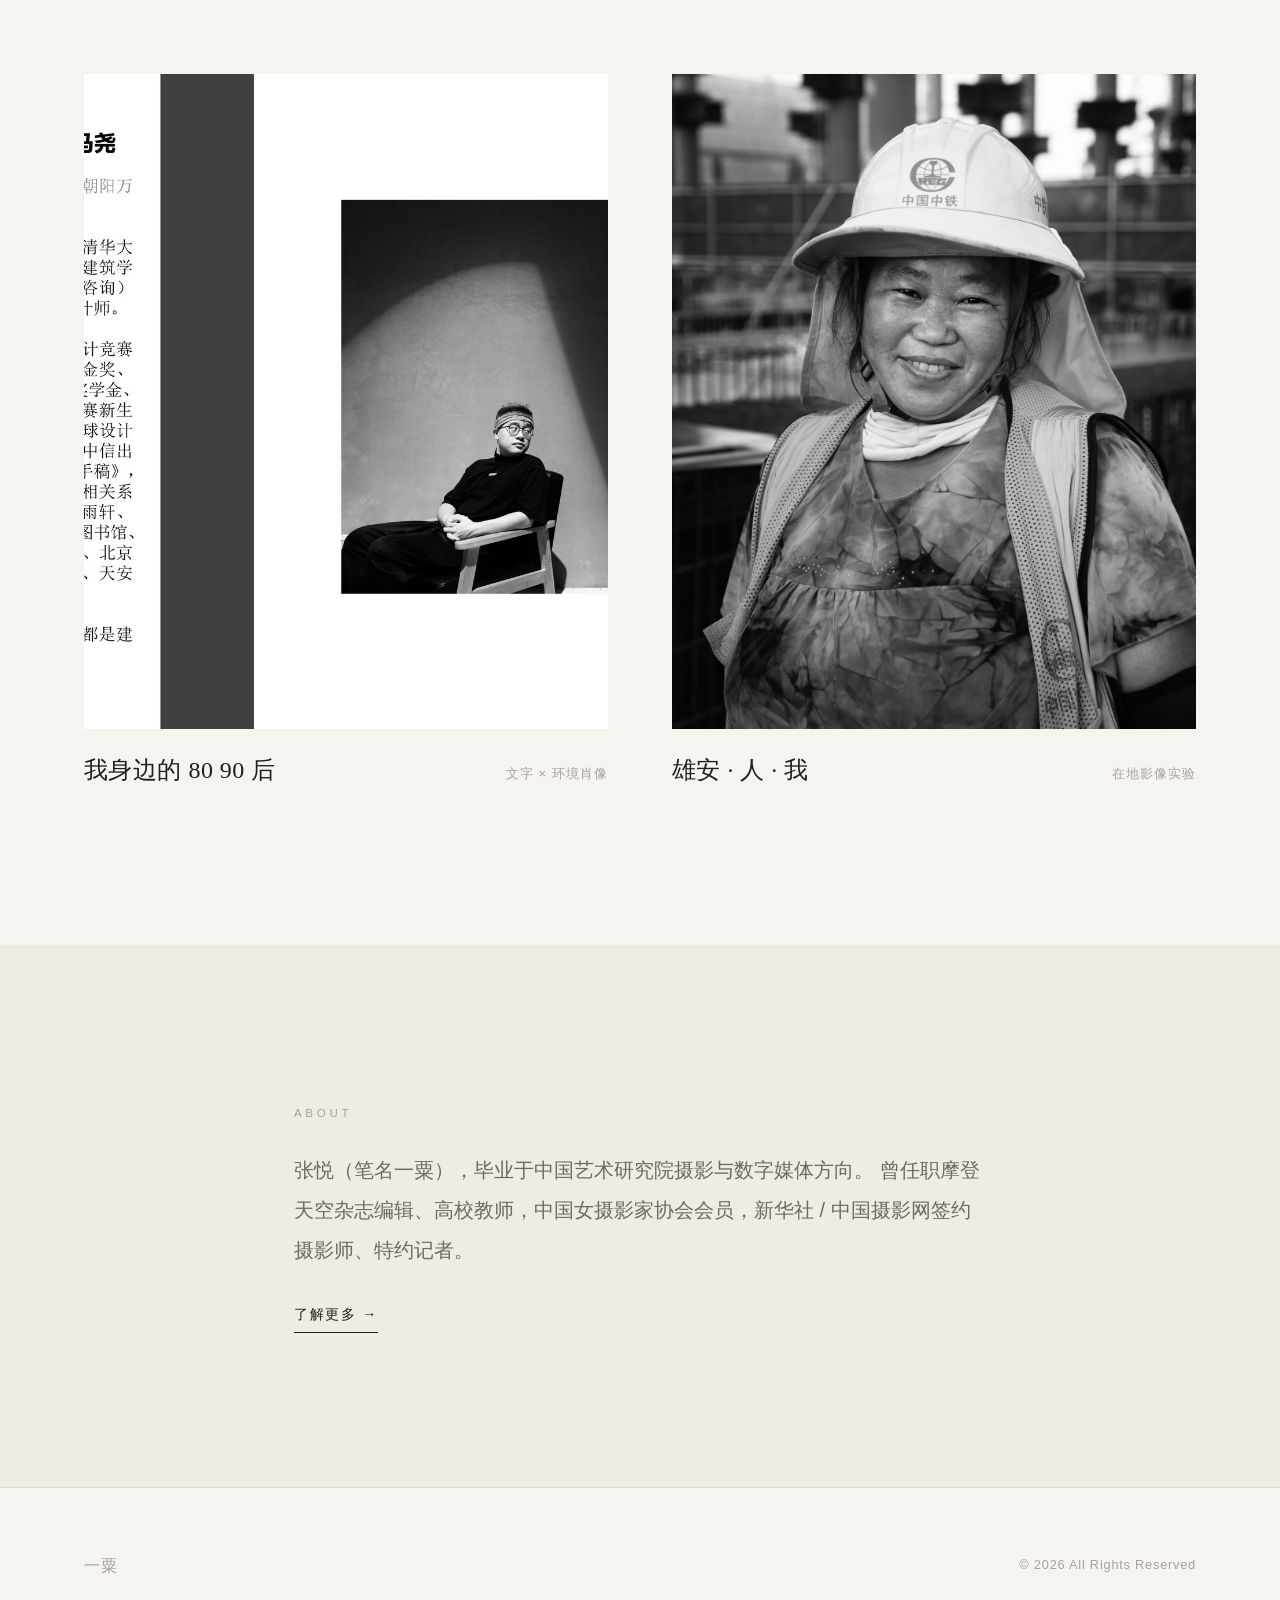
==== commit 1825e566: "导航第三项「文字」改为「出版」，写作页标题同步" ====
--- a/index.html
+++ b/index.html
@@ -15,7 +15,7 @@
       <nav class="nav" aria-label="主导航">
         <a href="about.html">关于</a>
         <a href="works.html">摄影</a>
-        <a href="writing.html">文字</a>
+        <a href="writing.html">出版</a>
         <a href="publications.html">成果</a>
         <a href="exhibitions.html">展览</a>
         <a href="practice.html">跨界</a>
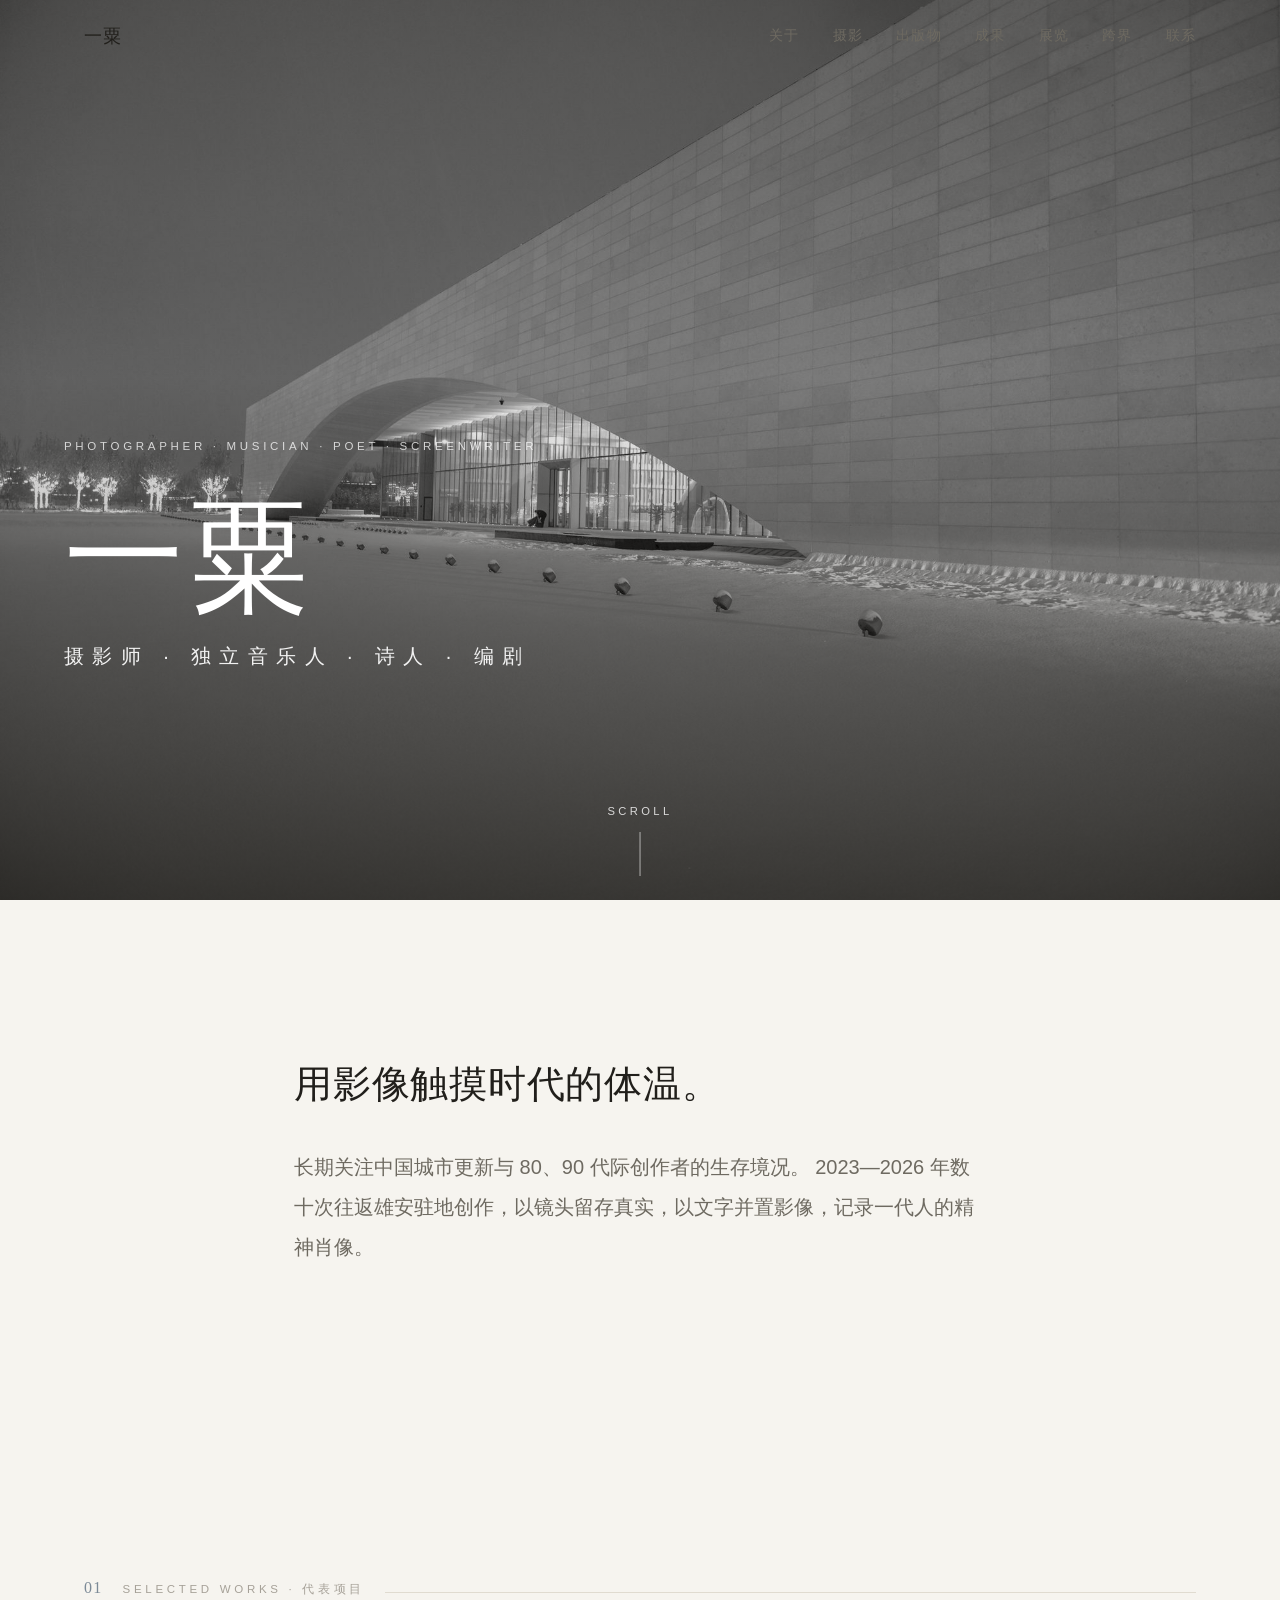
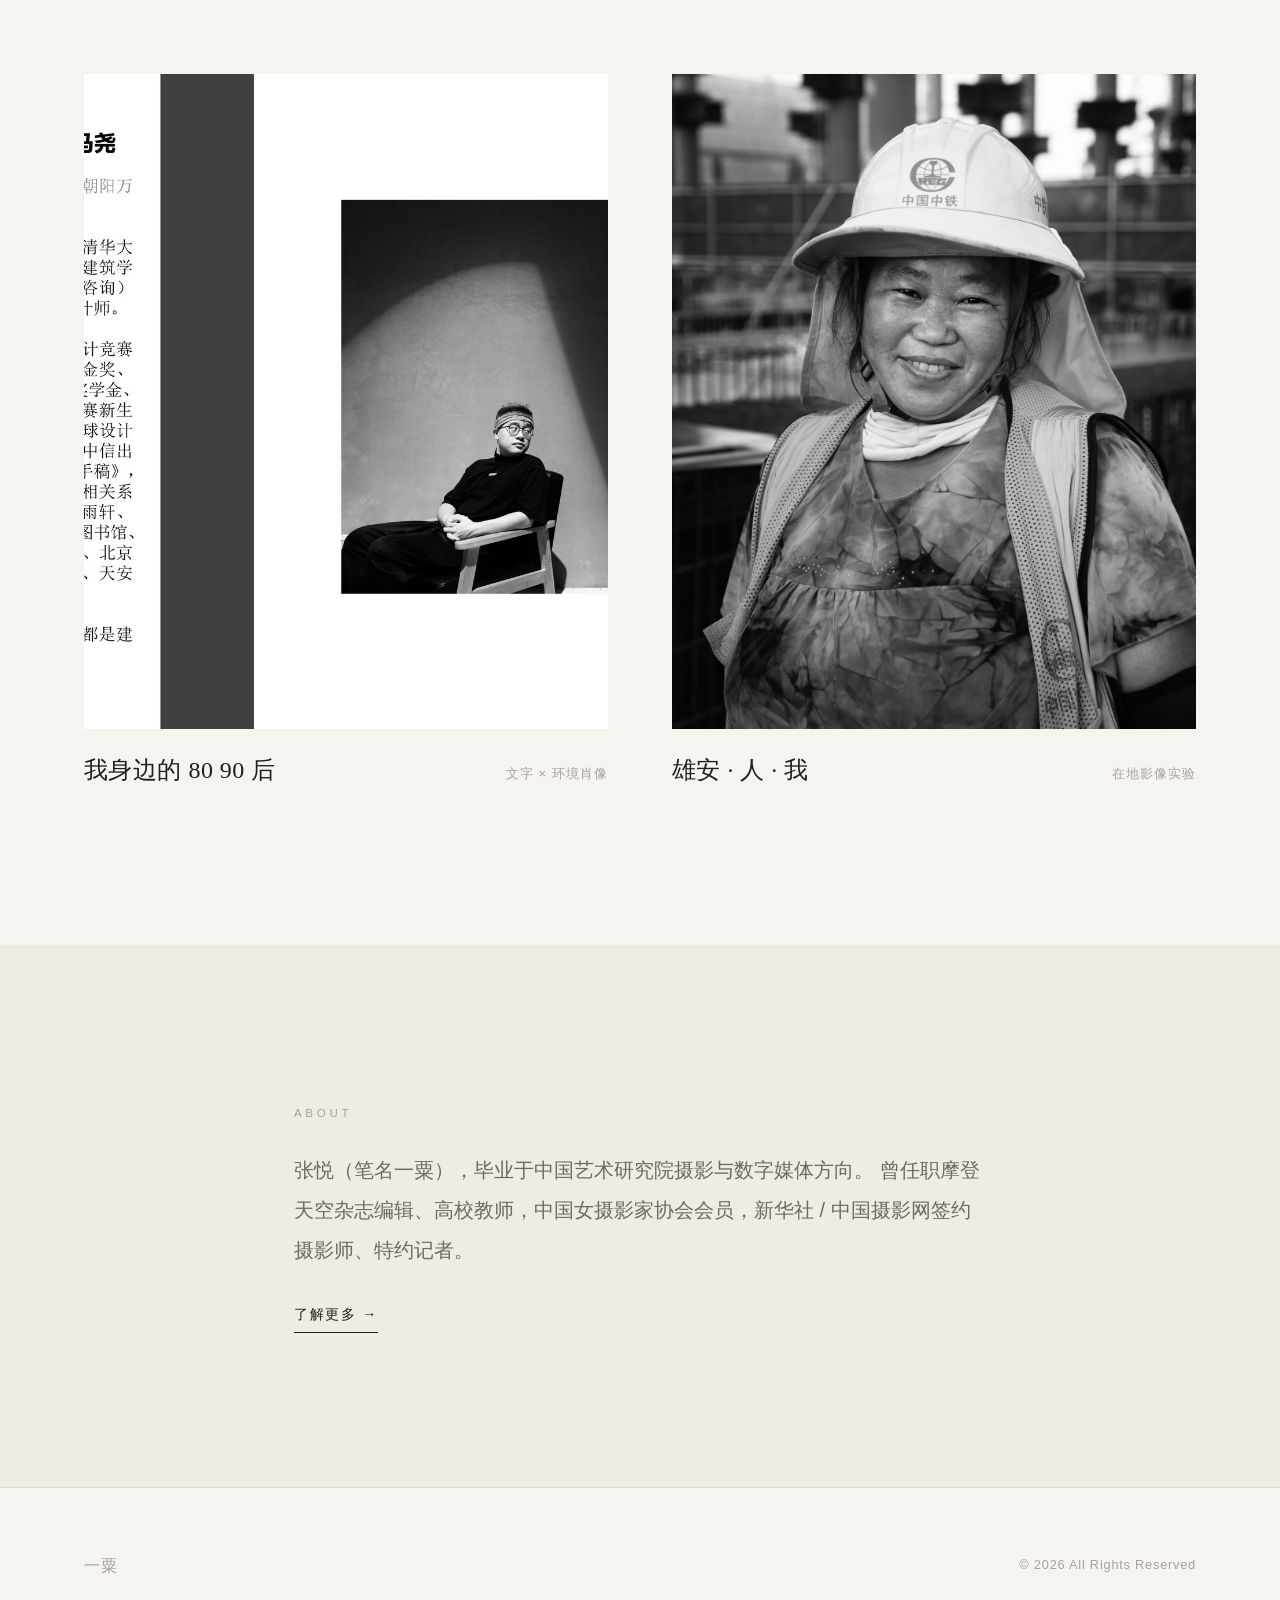
==== commit 2211c68c: "导航项「文字」改为「出版物」" ====
--- a/index.html
+++ b/index.html
@@ -15,7 +15,7 @@
       <nav class="nav" aria-label="主导航">
         <a href="about.html">关于</a>
         <a href="works.html">摄影</a>
-        <a href="writing.html">出版</a>
+        <a href="writing.html">出版物</a>
         <a href="publications.html">成果</a>
         <a href="exhibitions.html">展览</a>
         <a href="practice.html">跨界</a>
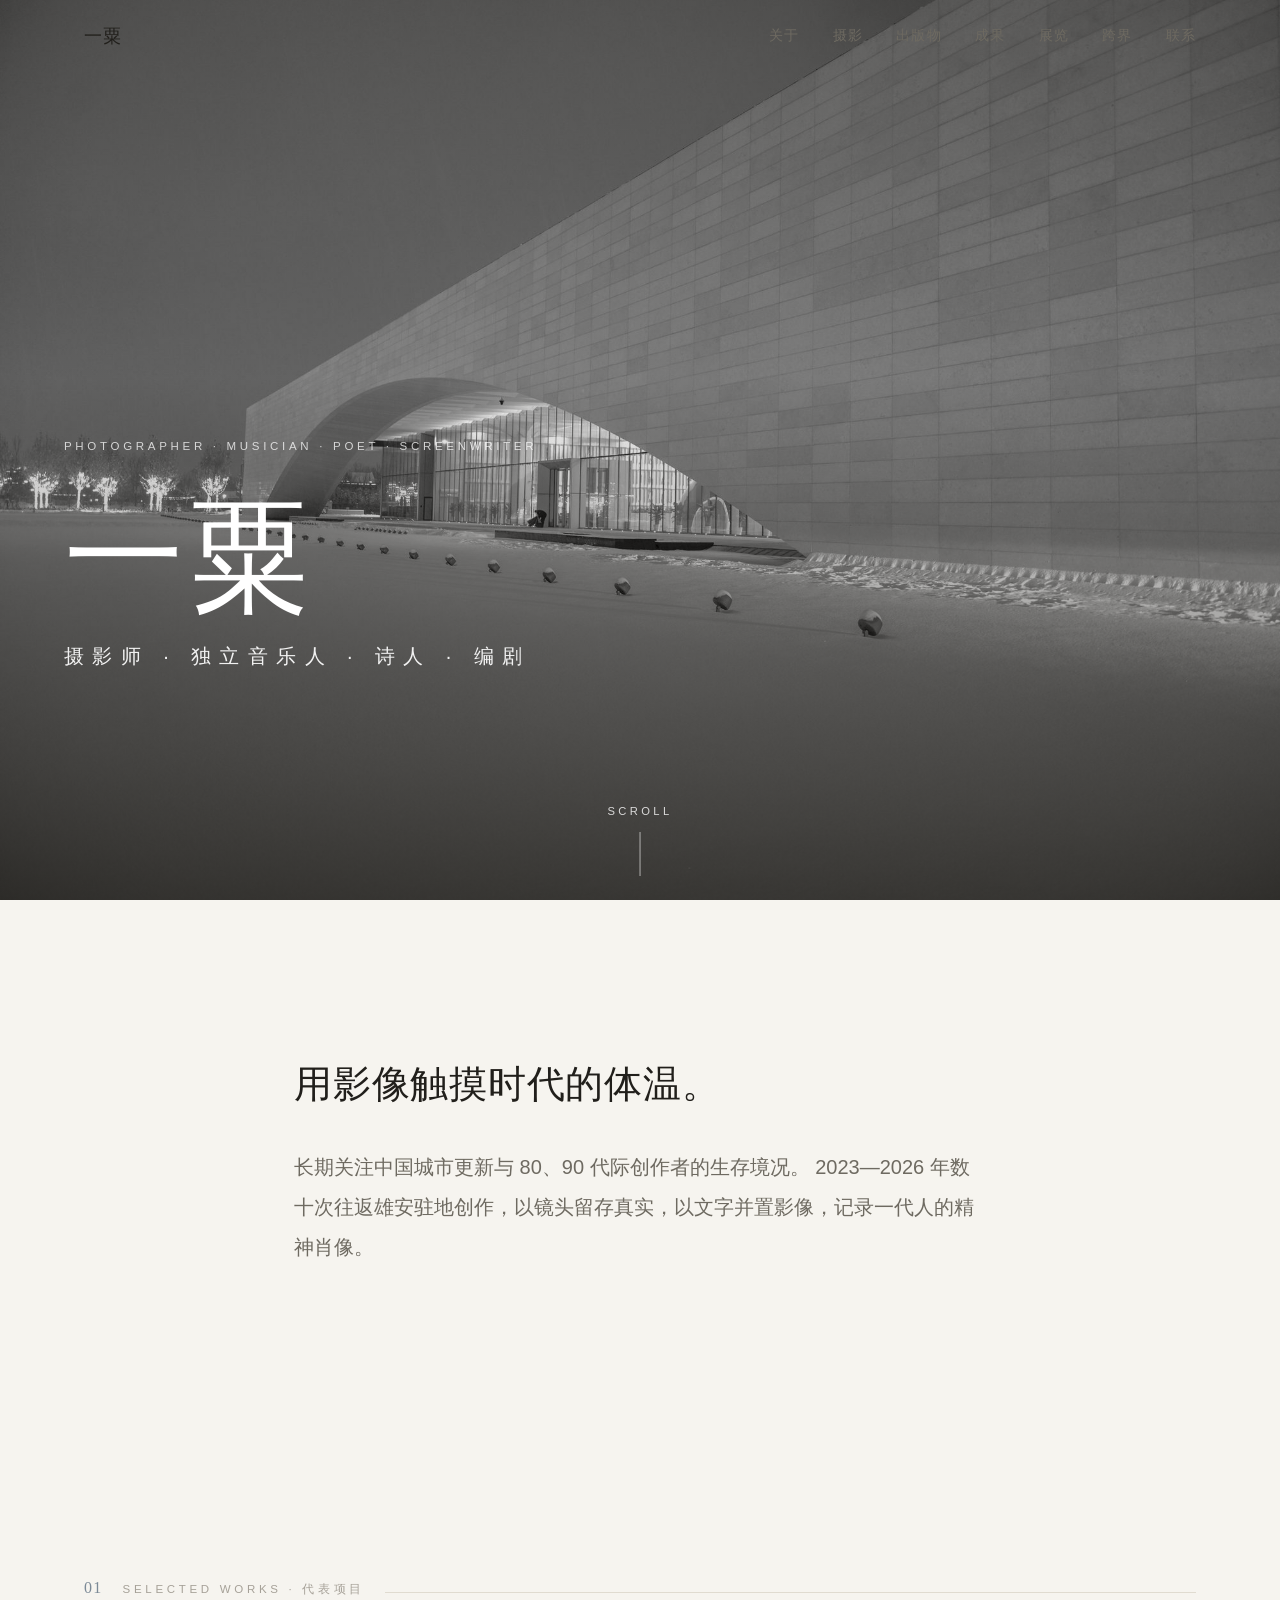
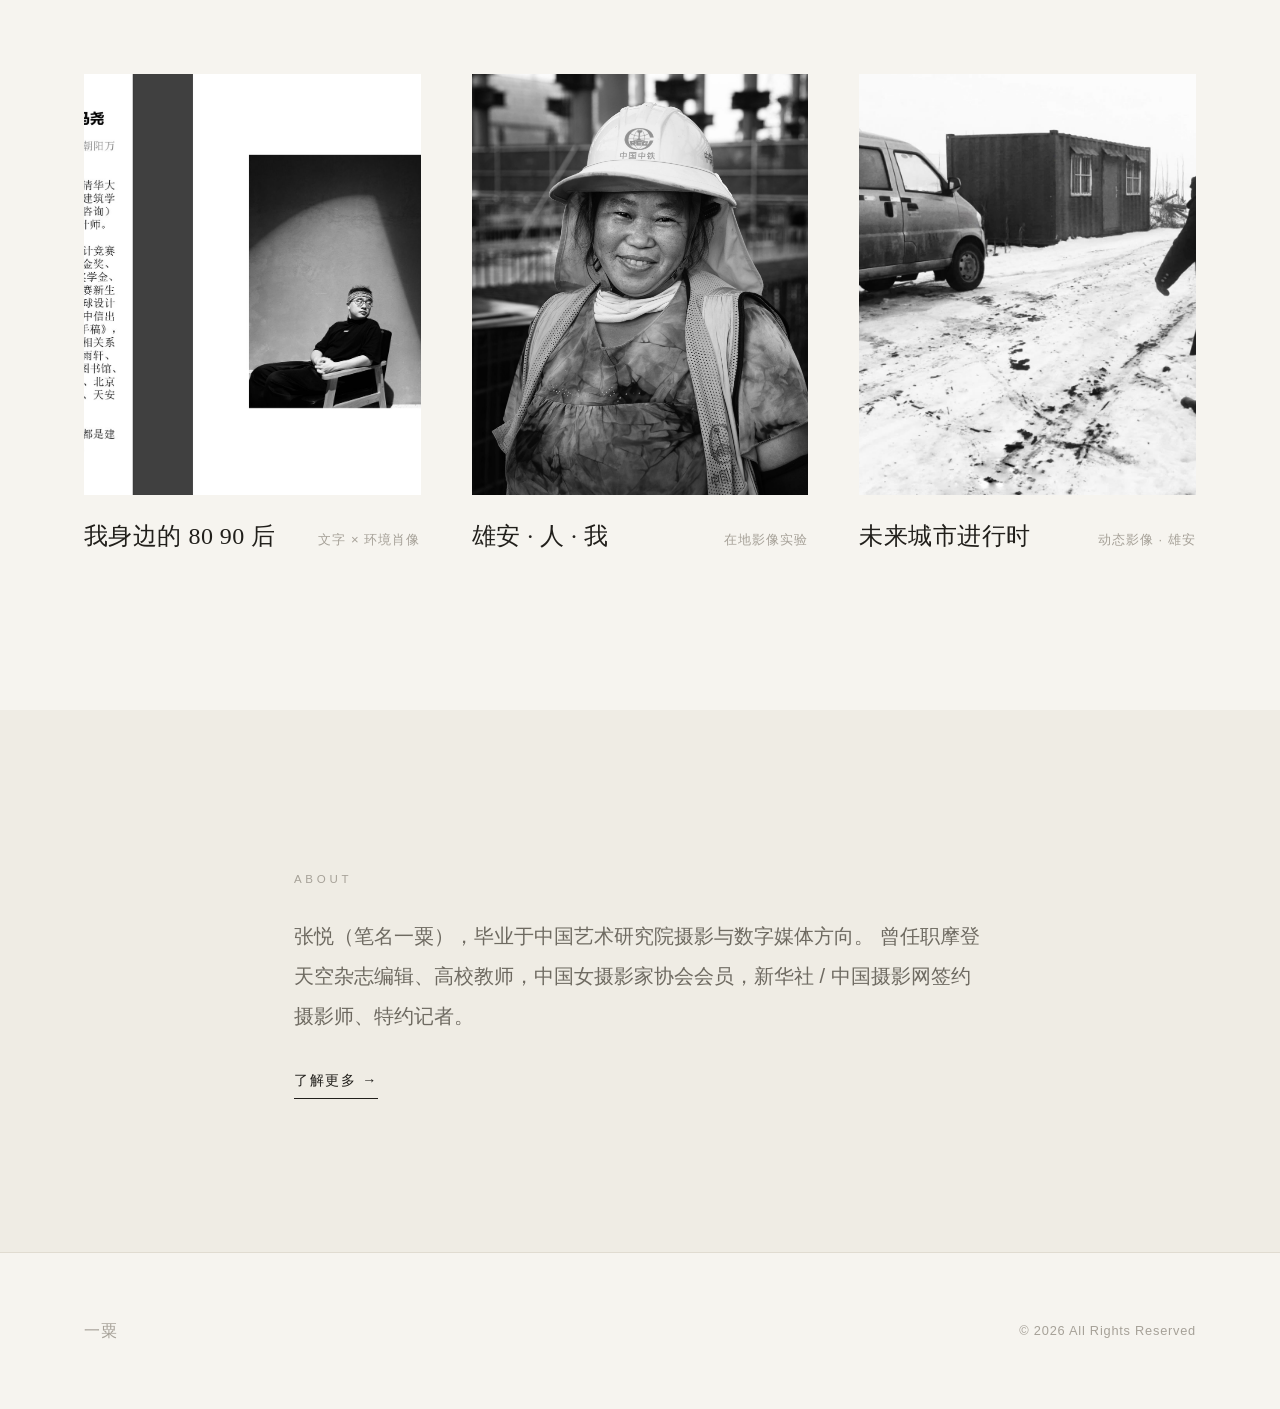
==== commit 24ea682a: "雄安项目放全92张照片+封面缩小下滑提示；新增动态影像项目《未来城市进行时》并置" ====
--- a/index.html
+++ b/index.html
@@ -71,6 +71,13 @@
             <span class="project-card__sub">在地影像实验</span>
           </div>
         </a>
+        <a class="project-card reveal" href="project-future-city.html">
+          <div class="project-card__media"><img src="assets/images/future-city-cover.jpg" alt="未来城市进行时"></div>
+          <div class="project-card__meta">
+            <h3 class="project-card__title">未来城市进行时</h3>
+            <span class="project-card__sub">动态影像 · 雄安</span>
+          </div>
+        </a>
       </div>
     </div>
   </section>
--- a/css/style.css
+++ b/css/style.css
@@ -290,8 +290,8 @@
 /* ---------- 项目卡片网格 ---------- */
 .project-grid {
   display: grid;
-  grid-template-columns: repeat(2, 1fr);
-  gap: clamp(28px, 5vw, 72px);
+  grid-template-columns: repeat(3, 1fr);
+  gap: clamp(28px, 4vw, 56px);
 }
 .project-card { display: block; }
 .project-card__media {
@@ -474,6 +474,25 @@
 .unit-block__head .keywords { color: var(--ink-faint); margin-top: 8px; letter-spacing: .1em; font-size: .9rem; }
 .unit-block__text { max-width: 46em; color: var(--ink-soft); line-height: 2.1; margin-bottom: 40px; font-size: 1.02rem; }
 
+/* 项目页：封面图缩小居中 + 下滑提示 */
+.unit-cover { max-width: 960px; margin: 0 auto; }
+.scroll-hint--block {
+  margin-top: 30px;
+  display: flex;
+  flex-direction: column;
+  align-items: center;
+  gap: 10px;
+  color: var(--ink-faint);
+  font-size: .72rem;
+  letter-spacing: .3em;
+}
+.scroll-hint--block::after {
+  content: "";
+  width: 1px; height: 36px;
+  background: var(--ink-faint);
+  animation: scrollLine 2.2s var(--ease) infinite;
+}
+
 /* ---------- 引用 ---------- */
 .pull-quote {
   font-family: var(--serif);
@@ -589,7 +608,7 @@
 
 /* ---------- 响应式 ---------- */
 @media (max-width: 900px) {
-  .project-grid { grid-template-columns: 1fr; }
+  .project-grid { grid-template-columns: repeat(2, 1fr); }
   .gallery, .gallery--2 { grid-template-columns: repeat(2, 1fr); }
   .gallery--flow figure:nth-child(3n+2) { transform: none; }
   .about-grid { grid-template-columns: 1fr; }
@@ -623,6 +642,7 @@
 
 @media (max-width: 560px) {
   .gallery, .gallery--2 { grid-template-columns: 1fr; }
+  .project-grid { grid-template-columns: 1fr; }
   .hero__role { letter-spacing: .22em; }
   .project-card__meta { flex-direction: column; gap: 4px; }
   .project-card__sub { text-align: left; }
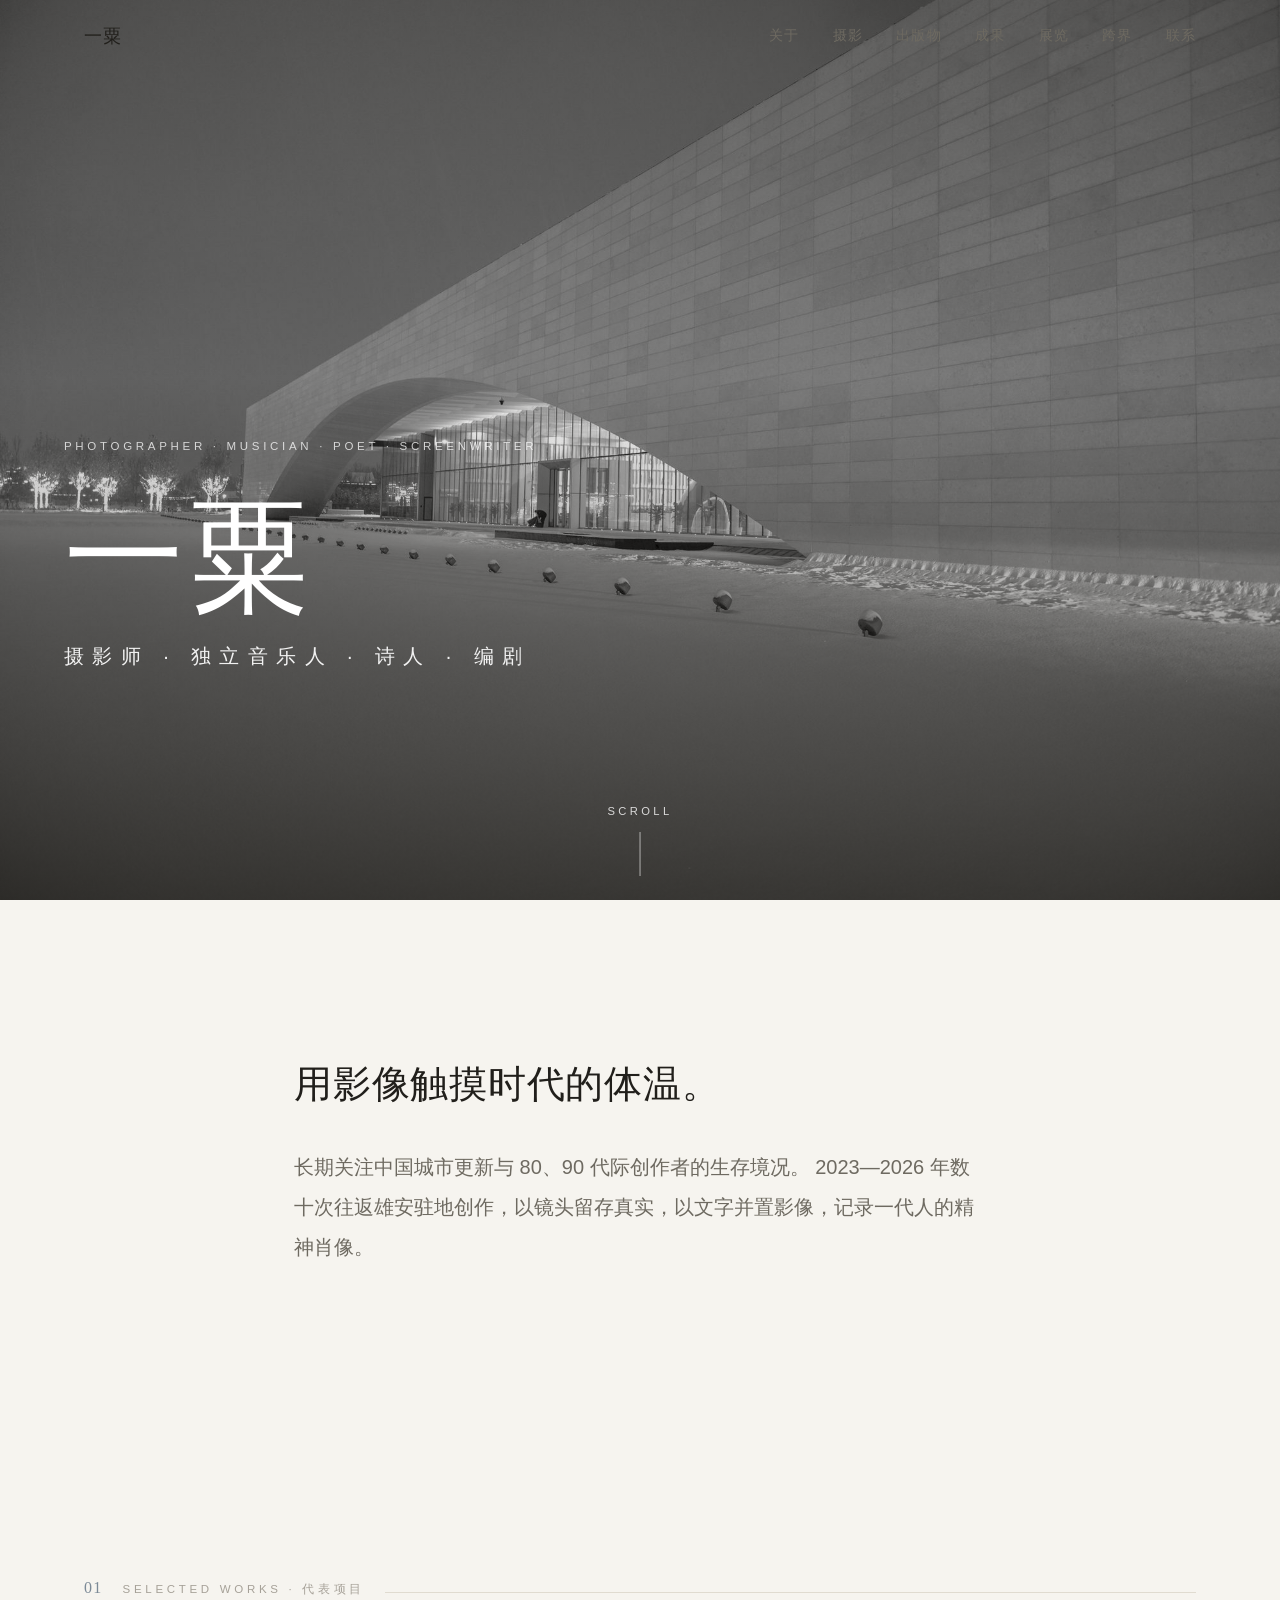
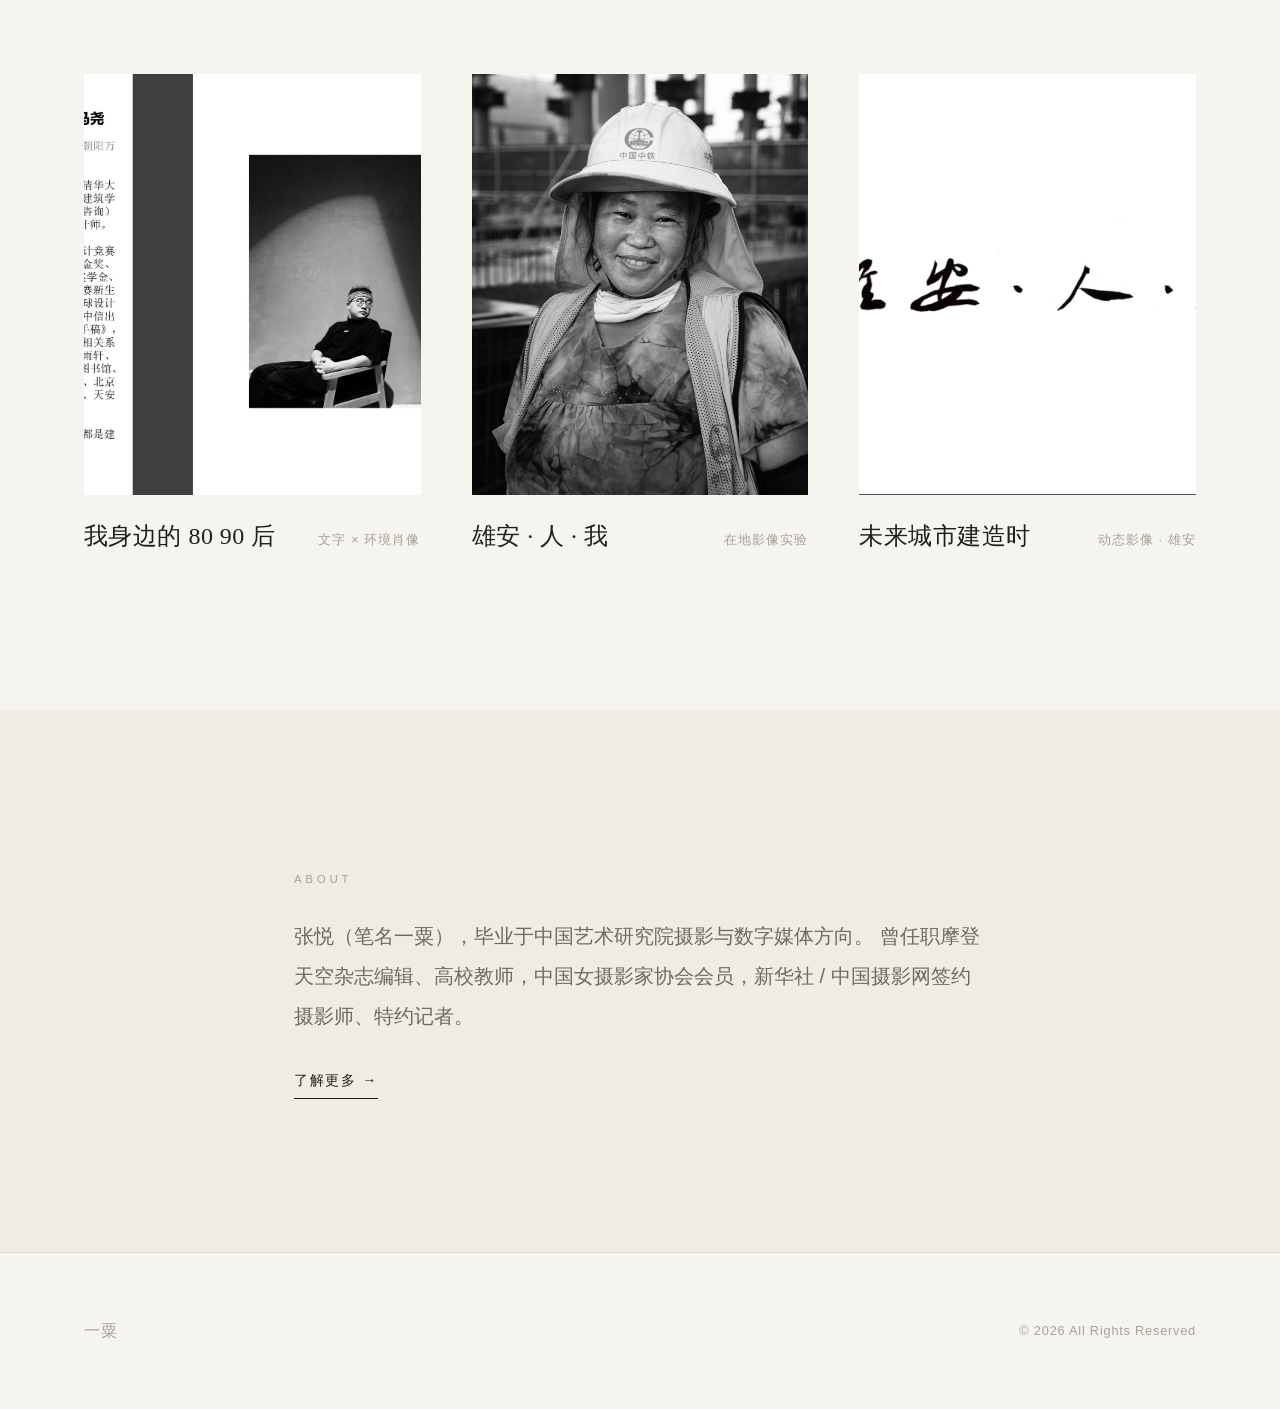
==== commit 73771865: "作品名改回《未来城市建造时》；封面用视频居中字幕帧；灯箱支持左右切换照片；关于页删学术论文+照片不裁剪" ====
--- a/index.html
+++ b/index.html
@@ -72,9 +72,9 @@
           </div>
         </a>
         <a class="project-card reveal" href="project-future-city.html">
-          <div class="project-card__media"><img src="assets/images/future-city-cover.jpg" alt="未来城市进行时"></div>
+          <div class="project-card__media"><img src="assets/images/future-city-cover.jpg" alt="未来城市建造时"></div>
           <div class="project-card__meta">
-            <h3 class="project-card__title">未来城市进行时</h3>
+            <h3 class="project-card__title">未来城市建造时</h3>
             <span class="project-card__sub">动态影像 · 雄安</span>
           </div>
         </a>
--- a/css/style.css
+++ b/css/style.css
@@ -363,8 +363,7 @@
 .about-portrait { position: sticky; top: 120px; }
 .about-portrait img {
   width: 100%;
-  aspect-ratio: 1 / 1;
-  object-fit: cover;
+  height: auto;
   background: var(--bg-deep);
 }
 .about-portrait figcaption {
@@ -544,6 +543,35 @@
   transition: opacity .3s;
 }
 .lightbox__close:hover { opacity: 1; }
+
+/* 灯箱左右切换按钮 + 计数 */
+.lightbox__nav {
+  position: absolute;
+  top: 50%;
+  transform: translateY(-50%);
+  z-index: 210;
+  color: #fff;
+  font-size: 3rem;
+  line-height: 1;
+  width: 64px;
+  height: 64px;
+  padding: 0;
+  opacity: .55;
+  transition: opacity .3s;
+}
+.lightbox__nav:hover { opacity: 1; }
+.lightbox__nav--prev { left: 18px; }
+.lightbox__nav--next { right: 18px; }
+.lightbox__count {
+  position: absolute;
+  bottom: 28px;
+  left: 50%;
+  transform: translateX(-50%);
+  z-index: 210;
+  color: rgba(255,255,255,.75);
+  font-size: .82rem;
+  letter-spacing: .2em;
+}
 
 /* ---------- 文字链接按钮 ---------- */
 .link-more {
